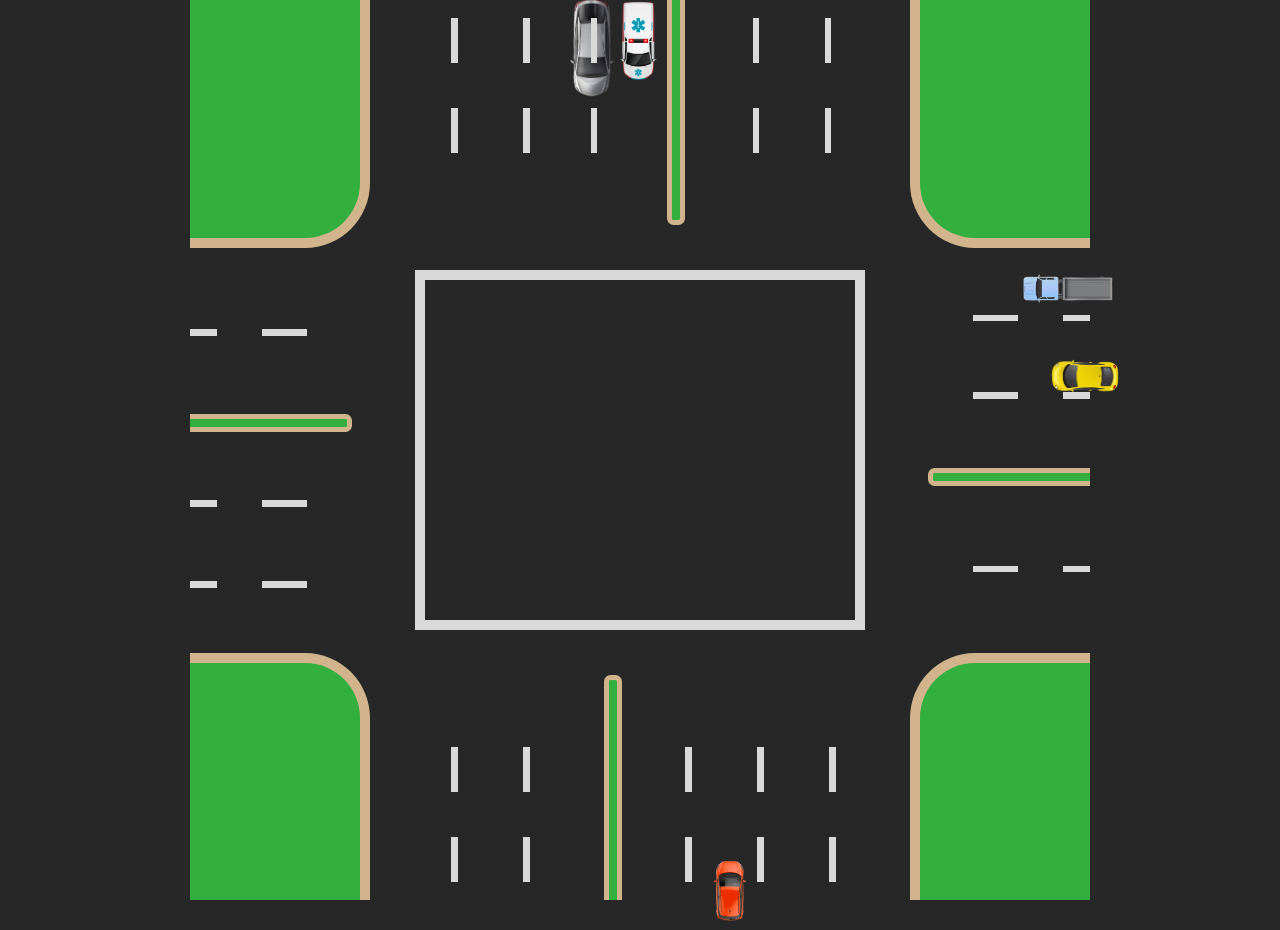
==== index.html @ 8f51c14a "first car animation almost done" ====
<!DOCTYPE html>
<html lang="en">
<head>
    <meta charset="UTF-8">
    <meta name="viewport" content="width=device-width, initial-scale=1.0">
    <title>Traffic Simulator</title>

    <link rel="stylesheet" type="text/css" href="index.css">

</head>
<body>
    <div id="environment-wrapper">
    <button id="start">Start</button>

    
    <div class="land1"></div>
    <div class="land2"></div>
    <div class="land3"></div>
    <div class="land4"></div>

    

    
    <div class="intersection"></div>

    <div class="divider1"></div>
    <div class="divider2"></div>
    <div class="divider3"></div>
    <div class="divider4"></div>

 

    <div class="brokenlines-between-land1-and-land3">
      <div class="left-road-line1"></div>
      <div class="left-road-line2"></div>
      <div class="left-road-line3"></div>
      <div class="left-road-line4"></div>
      <div class="left-road-line5"></div>
      <div class="left-road-line6"></div>

    </div>
    
      <div id="car">
          <img src="/images/yellow car.png" alt="">
      </div>
      <div id="car3">
        <img src="/images/images-removebg-preview (2).png" alt="">
    </div>
    <div id="car2">
      <img src="/images/orange car.png" alt="">
  </div>
  <div id="car4">
    <img src="/images/Ambulance.png" alt="">
</div>
<div id="car5">
  <img src="/images/Trailer.png" alt="">
</div>

      
    <div class="brokenlines-between-land2-and-land4">
      <div class="right-road-line1"></div>
      <div class="right-road-line2"></div>
      <div class="right-road-line3"></div>
      <div class="right-road-line4"></div>
      <div class="right-road-line5"></div>
      <div class="right-road-line6"></div>
      
    </div>


    <div class="brokenlines-between-land1-and-land2">
      <div class="top-road-line1"></div>
      <div class="top-road-line2"></div>
      <div class="top-road-line3"></div>
      <div class="top-road-line4"></div>
      <div class="top-road-line5"></div>
      <div class="top-road-line6"></div>
      <div class="top-road-line7"></div>
      <div class="top-road-line8"></div>
      <div class="top-road-line9"></div>
      <div class="top-road-line10"></div>
    </div>


    <div class="brokenlines-between-land3-and-land4">
      <div class="bottom-road-line1"></div>
      <div class="bottom-road-line2"></div>
      <div class="bottom-road-line3"></div>
      <div class="bottom-road-line4"></div>
      <div class="bottom-road-line5"></div>
      <div class="bottom-road-line6"></div>
      <div class="bottom-road-line7"></div>
      <div class="bottom-road-line8"></div>
      <div class="bottom-road-line9"></div>
      <div class="bottom-road-line10"></div>
    </div>
  </div>
      
    
</body>
</html>
---- index.css ----
* {
  margin: 0;
  padding: 0;
  box-sizing: border-box;
}

#car {
  margin-top: 18%;
  margin-left:95%;
  position:relative;
  top: 175px;
  animation: carMove 15s linear infinite;
}
#car img{
  width:80px;
}

@keyframes carMove {
  0% { right: 0; }
  100% { right: 55vw; }
  250% { right: 10; }
}

#car3{
  margin-top:2%;
  margin-left: 40%;
  position: fixed;
  top: -30px;
  left: 50px;
  animation: carmovetop 10s linear infinite;
}

#car3 img{
  width:60px;
}

@keyframes carmovetop{
  0%{top:0;}
  100%{top:100vw}
  400%{top:10;}
}

#car2{
  margin-left:50%;
  margin-top: 75.7%;
  width: 70px;
  height: 50px;
  position: absolute;
  top: 175px;
  left: 50px;
  animation: carmoveUp 15s linear infinite;
}

#car2 img{
  width:80px;
}
@keyframes carmoveUp{
  0%{top:0;}
  100%{top:-100vw}
  700%{top:-10;}
}

#car4{
  margin-left: 40%;
  margin-top:2%;
  position:absolute;
  top: -30px;
  left: 50px;
  animation: moveStraight 10s ease-in infinite;
}
#car4 img{
  width:80px;
}



@keyframes moveStraight {
 
  0% {
    top:1px
  }
  2% {
    top:2%;
  }
  4% {
    top:4%;
  }
  6% {
    top:6%;
  }
  8% {
    top:8%;
  }
  10% {
    top:10%;
  }
  12% {
    top:12%;
  }
  14% {
    top:14%;
   }
  16%{
  top: 16%;
  
  
  }
  18%{
  top:18%;
  
 
  }
  20%{
  top: 20%;

  }
  22%{
  top: 22%;

  }
  24%{
  top:24%;

  }
  26%{
  top:26%;
  left:5%;
  transform: rotate(-5deg);
  }
  28%{
  top:28%;
  left:6%;
  transform: rotate(-10deg);
  }
  30%{
  top:30%;
  left:7%;
  transform: rotate(-15deg);
  }
  32%{
  top:32%;
  left:8%;
  transform: rotate(-20deg);
  }
  34%{
  top:34%;
  left:9%;
  transform: rotate(-25deg);
  }
  36%{
  top:36%;
  left:10%;
  transform: rotate(-30deg);
  }
  38%{
  top:38%;
  left:11%;
  transform: rotate(-35deg);
  }
  40%{
  top:40%;
  left:12%;
  transform: rotate(-40deg);
  }
  42%{
  top:42%;
  left:14%;
  transform: rotate(-45deg);
  }
  44%{
  top:44%;
  left:16%;
  transform: rotate(-50deg);
  }
  46%{
  top:46%;
  left:18%;
  transform: rotate(-55deg);
  }
  48%{
  top:48%;
  left:20%;
  transform: rotate(-60deg);
  }
  50%{
  top:50%;
  left:22%;
  transform: rotate(-65deg);
  }
  60%{
  top:50%;
  left:24%;
  transform: rotate(-70deg);
  }
  70%{
  top:50%;
  left:26%;
  transform: rotate(-75deg);
  }
  80%{
  top:50%;
  left:28%;
  transform: rotate(-80deg);
  }
  90%{
  top:50%;
  left:30%;
  transform: rotate(-90deg);
  }
 
  100%{
  top:50%;
  left:70%;
  transform: rotate(-90deg);
  }
  

}

#car5{
  margin-left: 92%;
  margin-top:5%;
  position:absolute;
  animation: moveright 10s ease-in infinite;
}
#car5 img{
  width:100px;
}

@keyframes moveright{
  0% {
     right: 0; }
  2% {
     right: 2%; }
  4% { 
    right: 4%;}
  6% {
     right: 6%;}
  8% { 
    right: 8%;}
  10% {
     right:10%;}
  12% {
     right:12%;}
  14% {
    right:14%;}

  16%{
    right:16%;
    transform:rotate(5deg);
    
    top:-160vw
  } 
  18%{
    right:18%;
    transform:rotate(10deg);
    top:-18vw
  } 
  20%{
    right:20%;
    transform:rotate(15deg) ;
    top:-20vw
  }
  
 

  
  

                 

  
}













/* Background of the entire design */
body {
  background-color: #272727;
}


/* Rules for the wrapper enclosing the environment */
#environment-wrapper {
  height: 100vh;
  width: 100vh;
  margin: auto;
  position: relative;
}


/* design of the 4 land corners of the road */
.land1 {
  /* Top left corner */
  /* position: fixed; */
  position: absolute;
  top: 0px;
  left: 0px;
  /* width: 30%; */
  width: 20%;
  height: 27.5%;
  background-color: #32AF3E;
  border-bottom: 10px solid #D2B48C;
  border-right: 10px solid #D2B48C;
  border-bottom-right-radius: 65px;

}

.land2 {
  /* Top right corner */
  /* position: fixed; */
  position: absolute;
  top: 0px;
  right: 0px;
  /* width: 30%; */
  width: 20%;
  height: 27.5%;
  background-color: #32AF3E;
  border-bottom: 10px solid #D2B48C;
  border-left: 10px solid #D2B48C;
  border-bottom-left-radius: 65px;
}

.land3 {
  /* bottom left corner */
  /* position: fixed; */
  position: absolute;
  bottom: 0px;
  left: 0px;
  /* width: 30%; */
  width: 20%;
  height: 27.5%;
  background-color: #32AF3E;
  border-top: 10px solid #D2B48C;
  border-right: 10px solid #D2B48C;
  border-top-right-radius: 65px;
}

.land4 {
  /* bottom right corner */
  /* position: fixed; */
  position: absolute;
  bottom: 0px;
  right: 0px;
  /* width: 30%; */
  width: 20%;
  height: 27.5%;
  background-color: #32AF3E;
  border-top: 10px solid #D2B48C;
  border-left: 10px solid #D2B48C;
  border-top-left-radius: 65px;
}


/* design of the intersection box*/
.intersection {
  position: absolute;
  /* margin-left: 36%; */
  /* margin-top: 15.2%; */
  /* width: 25%; */
  top: 30%;
  left: 25%;
  width: 50%;
  height: 40%;
  background-color: #272727;
  border: 10px solid #D9D9D9;
}


/* Top Road Divider */
.divider1 {
  position: absolute;
  top: 0px;
  left: 53%;
  width: 2%;
  height: 25%;
  background-color: #32AF3E;
  border-left: 5px solid #D2B48C;
  border-right: 5px solid #D2B48C;
  border-bottom: 5px solid #D2B48C;
  border-bottom-left-radius: 6.5px;
  border-bottom-right-radius: 6.5px;

}


/* Bottom Road Divider */
.divider2 {
  position: absolute;
  bottom: 0px;
  /* right: 53%; */
  left: 46%;
  width: 2%;
  height: 25%;
  background-color: #32AF3E;
  border-left: 5px solid #D2B48C;
  border-right: 5px solid #D2B48C;
  border-top: 5px solid #D2B48C;
  border-top-left-radius: 6.5px;
  border-top-right-radius: 6.5px;

}


/* Left Road Divider */
.divider3 {
  position: absolute;
  bottom: 52%;
  left: 0px;
  width: 18%;
  height: 2%;
  background-color: #32AF3E;
  border-bottom: 5px solid #D2B48C;
  border-right: 5px solid #D2B48C;
  border-top: 5px solid #D2B48C;
  border-top-right-radius: 6.5px;
  border-bottom-right-radius: 6.5px;

}


/* Right Road Divider */
.divider4 {
  position: absolute;
  top: 52%;
  right: 0px;
  width: 18%;
  height: 2%;
  background-color: #32AF3E;
  border-bottom: 5px solid #D2B48C;
  border-left: 5px solid #D2B48C;
  border-top: 5px solid #D2B48C;
  border-top-left-radius: 6.5px;
  border-bottom-left-radius: 6.5px;

}


/* Broken lines for the first section of the left side road */
.left-road-line1 {
  position: absolute;
  bottom: 62.7%;
  left: 0px;
  width: 3%;
  height: 0.75%;
  background-color: #D9D9D9;
}

.left-road-line2 {
  position: absolute;
  bottom: 62.7%;
  left: 8%;
  width: 5%;
  height: 0.75%;
  background-color: #D9D9D9;
}


/* Broken lines for the second section of the left side road */
.left-road-line3 {
  position: absolute;
  bottom: 43.7%;
  left: 8%;
  width: 5%;
  height: 0.75%;
  background-color: #D9D9D9;
}

.left-road-line4 {
  position: absolute;
  bottom: 43.7%;
  left: 0px;
  width: 3%;
  height: 0.75%;
  background-color: #D9D9D9;
}


.left-road-line5 {
  position: absolute;
  bottom: 34.7%;
  left: 8%;
  width: 5%;
  height: 0.75%;
  background-color: #D9D9D9;
}

.left-road-line6 {
  position: absolute;
  bottom: 34.7%;
  left: 0px;
  width: 3%;
  height: 0.75%;
  background-color: #D9D9D9;
}


/* Broken lines for the first section of the right side road */
.right-road-line1 {
  position: absolute;
  bottom: 64.3%;
  right: 0px;
  width: 3%;
  height: 0.75%;
  background-color: #D9D9D9;
}

.right-road-line2 {
  position: absolute;
  bottom: 64.3%;
  right: 8%;
  width: 5%;
  height: 0.75%;
  background-color: #D9D9D9;
}

.right-road-line3 {
  position: absolute;
  bottom: 55.7%;
  right: 8%;
  width: 5%;
  height: 0.75%;
  background-color: #D9D9D9;
}

.right-road-line4 {
  position: absolute;
  bottom: 55.7%;
  right: 0px;
  width: 3%;
  height: 0.75%;
  background-color: #D9D9D9;
}


/* Broken lines for the second section of the right side road */
.right-road-line5 {
  position: absolute;
  bottom: 36.4%;
  right: 8%;
  width: 5%;
  height: 0.75%;
  background-color: #D9D9D9;
}

.right-road-line6 {
  position: absolute;
  bottom: 36.4%;
  right: 0px;
  width: 3%;
  height: 0.75%;
  background-color: #D9D9D9;
}


/* Broken lines for the first section of the top side road */

.top-road-line1 {
  position: absolute;
  top: 2%;
  /* left: 35.7%; */
  left: 29%;
  width: 0.75%;
  height: 5%;
  background-color: #D9D9D9;
}

.top-road-line2 {
  position: absolute;
  top: 2%;
  /* left: 41.5%; */
  left: 37%;
  width: 0.75%;
  height: 5%;
  background-color: #D9D9D9;
}

.top-road-line3 {
  position: absolute;
  top: 2%;
  /* left: 47.15%; */
  left: 44.5%;
  width: 0.75%;
  height: 5%;
  background-color: #D9D9D9;
}

.top-road-line4 {
  position: absolute;
  top: 12%;
  /* left: 35.7%; */
  left: 29%;
  width: 0.75%;
  height: 5%;
  background-color: #D9D9D9;
}

.top-road-line5 {
  position: absolute;
  top: 12%;
  /* left: 41.5%; */
  left: 37%;
  width: 0.75%;
  height: 5%;
  background-color: #D9D9D9;
}

.top-road-line6 {
  position: absolute;
  top: 12%;
  /* left: 47.15%; */
  left: 44.5%;
  width: 0.75%;
  height: 5%;
  background-color: #D9D9D9;
}


/* Broken lines for the second section of the top side road */
.top-road-line7 {
  position: absolute;
  top: 2%;
  /* left: 61.5%; */
  left: 62.5%;
  width: 0.75%;
  height: 5%;
  background-color: #D9D9D9;
}

.top-road-line8 {
  position: absolute;
  top: 12%;
  /* left: 61.5%; */
  left: 62.5%;
  width: 0.75%;
  height: 5%;
  background-color: #D9D9D9;
}

.top-road-line9 {
  position: absolute;
  top: 2%;
  /* left: 61.5%; */
  left: 70.5%;
  width: 0.75%;
  height: 5%;
  background-color: #D9D9D9;
}

.top-road-line10 {
  position: absolute;
  top: 12%;
  /* left: 61.5%; */
  left: 70.5%;
  width: 0.75%;
  height: 5%;
  background-color: #D9D9D9;
}


/* Broken lines for the first section of the bottom side road */

.bottom-road-line1 {
  position: absolute;
  bottom: 2%;
  /* right: 61.8%; */
  left: 29%;
  width: 0.75%;
  height: 5%;
  background-color: #D9D9D9;
}

.bottom-road-line2 {
  position: absolute;
  bottom: 12%;
  /* right: 61.8%; */
  left: 29%;
  width: 0.75%;
  height: 5%;
  background-color: #D9D9D9;
}

.bottom-road-line3 {
  position: absolute;
  bottom: 2%;
  /* right: 61.8%; */
  left: 37%;
  width: 0.75%;
  height: 5%;
  background-color: #D9D9D9;
}

.bottom-road-line4 {
  position: absolute;
  bottom: 12%;
  /* right: 61.8%; */
  left: 37%;
  width: 0.75%;
  height: 5%;
  background-color: #D9D9D9;
}


/* Broken lines for the second section of the top side road */

.bottom-road-line5 {
  position: absolute;
  bottom: 2%;
  /* right: 35.7%; */
  left: 55%;
  width: 0.75%;
  height: 5%;
  background-color: #D9D9D9;
}

.bottom-road-line6 {
  position: absolute;
  bottom: 2%;
  /* right: 41.5%; */
  left: 63%;
  width: 0.75%;
  height: 5%;
  background-color: #D9D9D9;
}

.bottom-road-line7 {
  position: absolute;
  bottom: 2%;
  /* right: 47.15%; */
  left: 71%;
  width: 0.75%;
  height: 5%;
  background-color: #D9D9D9;
}

.bottom-road-line8 {
  position: absolute;
  bottom: 12%;
  /* right: 35.7%; */
  left: 55%;
  width: 0.75%;
  height: 5%;
  background-color: #D9D9D9;
}

.bottom-road-line9 {
  position: absolute;
  bottom: 12%;
  /* right: 41.5%; */
  left: 63%;
  width: 0.75%;
  height: 5%;
  background-color: #D9D9D9;
}

.bottom-road-line10 {
  position: absolute;
  bottom: 12%;
  /* right: 47.15%; */
  left: 71%;
  width: 0.75%;
  height: 5%;
  background-color: #D9D9D9;
}
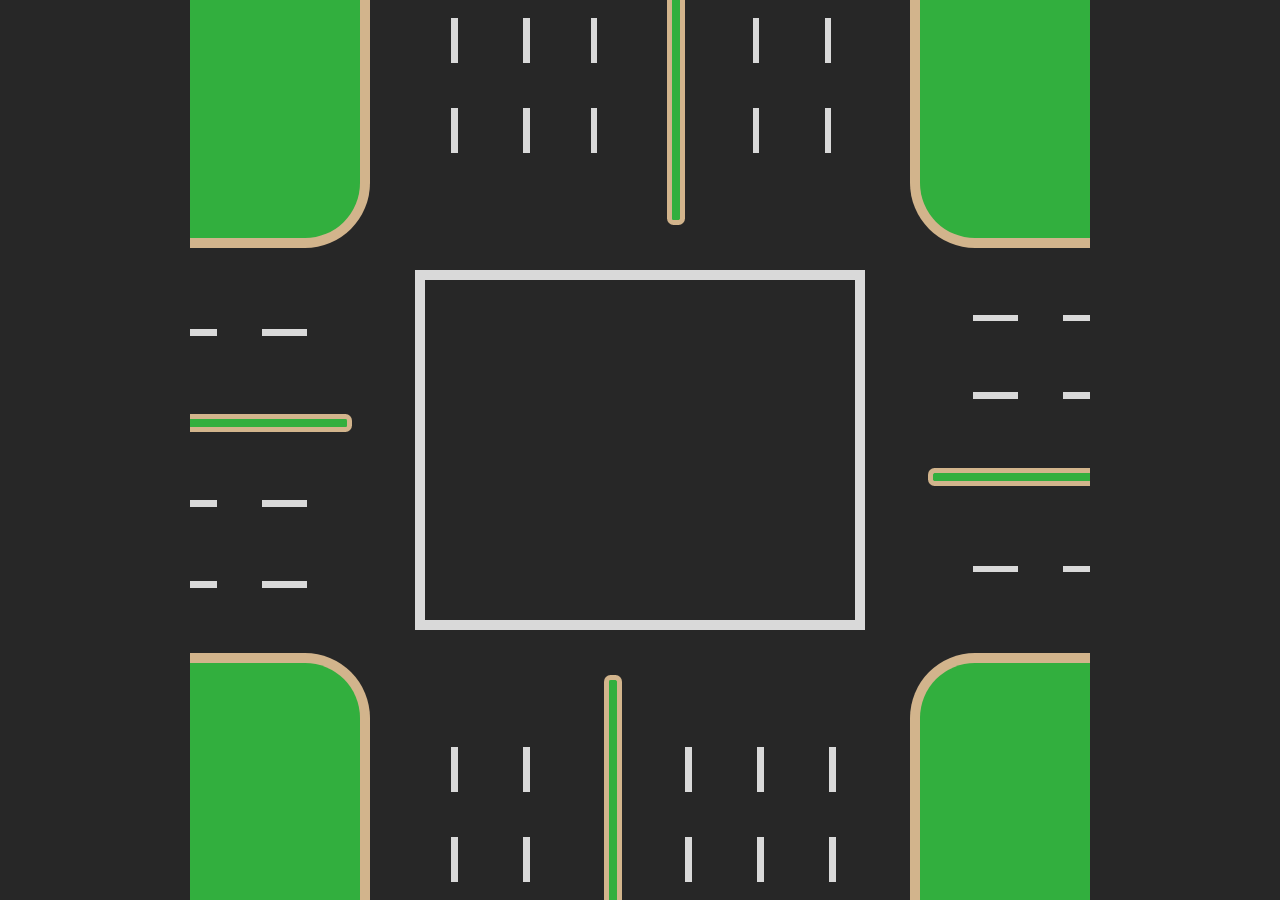
==== commit 97394e23: "i am trying to get the index.html on my branch" ====
--- a/index.html
+++ b/index.html
@@ -19,8 +19,6 @@
     <div class="land4"></div>
 
     
-
-    
     <div class="intersection"></div>
 
     <div class="divider1"></div>
@@ -28,7 +26,6 @@
     <div class="divider3"></div>
     <div class="divider4"></div>
 
- 
 
     <div class="brokenlines-between-land1-and-land3">
       <div class="left-road-line1"></div>
@@ -39,24 +36,8 @@
       <div class="left-road-line6"></div>
 
     </div>
-    
-      <div id="car">
-          <img src="/images/yellow car.png" alt="">
-      </div>
-      <div id="car3">
-        <img src="/images/images-removebg-preview (2).png" alt="">
-    </div>
-    <div id="car2">
-      <img src="/images/orange car.png" alt="">
-  </div>
-  <div id="car4">
-    <img src="/images/Ambulance.png" alt="">
-</div>
-<div id="car5">
-  <img src="/images/Trailer.png" alt="">
-</div>
 
-      
+
     <div class="brokenlines-between-land2-and-land4">
       <div class="right-road-line1"></div>
       <div class="right-road-line2"></div>
--- a/index.css
+++ b/index.css
@@ -182,26 +182,9 @@
   left:20%;
   transform: rotate(-60deg);
   }
-  50%{
-  top:50%;
-  left:22%;
-  transform: rotate(-65deg);
-  }
-  60%{
-  top:50%;
-  left:24%;
-  transform: rotate(-70deg);
-  }
-  70%{
-  top:50%;
-  left:26%;
-  transform: rotate(-75deg);
-  }
-  80%{
-  top:50%;
-  left:28%;
-  transform: rotate(-80deg);
-  }
+  
+  
+ 
   90%{
   top:50%;
   left:30%;
@@ -210,7 +193,7 @@
  
   100%{
   top:50%;
-  left:70%;
+  left:60%;
   transform: rotate(-90deg);
   }
   
@@ -227,47 +210,87 @@
   width:100px;
 }
 
+
 @keyframes moveright{
   0% {
      right: 0; }
-  2% {
-     right: 2%; }
+  1% {
+     right: 1%; }
+  2% { 
+    right: 2%;}
+  3% {
+     right: 3%;}
   4% { 
     right: 4%;}
+  5% {
+     right:5%;}
   6% {
-     right: 6%;}
-  8% { 
-    right: 8%;}
-  10% {
-     right:10%;}
-  12% {
-     right:12%;}
-  14% {
-    right:14%;}
-
+     right:6%;}
+  7% {
+   right:7%;
+  }
+  8%{
+    transform: rotate(5deg);
+    top:24.7%;
+    right:8%;
+  }
+  9%{
+    transform: rotate(10deg);
+    top:24.6%;
+    right:9%;
+  }
+  10%{
+    transform: rotate(15deg);
+    top:24.5%;
+    right:10%;
+  }
+  11%{
+    transform: rotate(20deg);
+    top:24.4%;
+    right:11%;
+  }
+
+  12%{
+    transform: rotate(25deg);
+    top:24.3%;
+    right:12%;
+  }
+  13%{
+    transform: rotate(30deg);
+    top:24.2%;
+    right:13%;
+  }
+  14%{
+    transform: rotate(40deg);
+    top:24.1%;
+    right:14%;
+  }
+  15%{
+    transform: rotate(50deg);
+    top:24.0%;
+    right:15%;
+  }
   16%{
+    transform: rotate(65deg);
+    top:23.9%;
     right:16%;
-    transform:rotate(5deg);
-    
-    top:-160vw
-  } 
+  }
+  17%{
+    transform: rotate(70deg);
+    top:23.5%;
+    right:17%;
+  }
   18%{
+    transform: rotate(85deg);
+    top:23.1%;
     right:18%;
-    transform:rotate(10deg);
-    top:-18vw
-  } 
-  20%{
-    right:20%;
-    transform:rotate(15deg) ;
-    top:-20vw
-  }
-  
+  }
+  100%{
+    transform: rotate(90deg);
+    top:-1vw;
+    right:19%;
+  }
  
-
-  
-  
-
-                 
 
   
 }
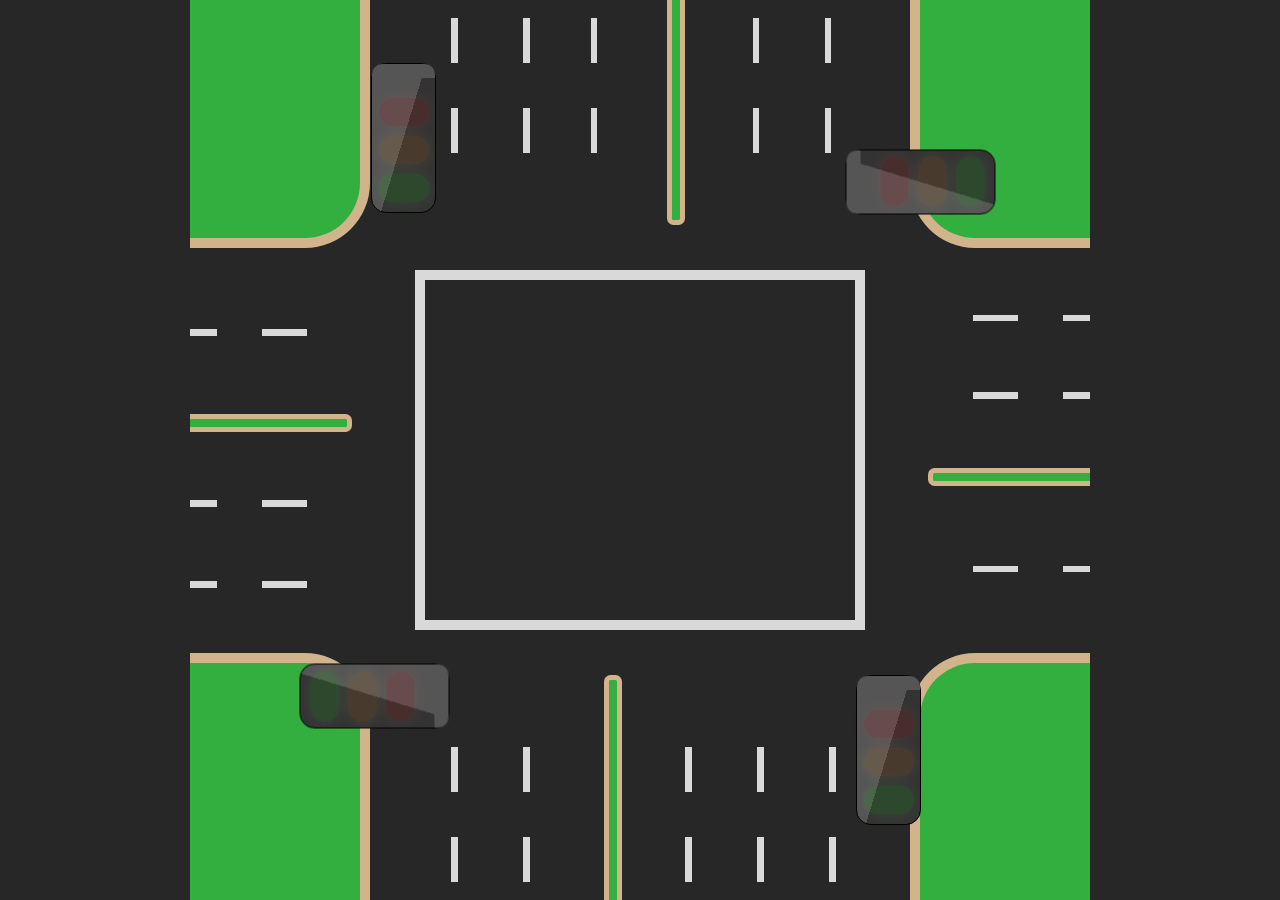
==== commit 52c94357: "i have positioned the traffic light on the road in my feature/trafficlight branch" ====
--- a/index.html
+++ b/index.html
@@ -6,6 +6,8 @@
     <title>Traffic Simulator</title>
 
     <link rel="stylesheet" type="text/css" href="index.css">
+    <link rel="stylesheet" href="trafficCss/traffic.css">
+    <script src="traficjavascript/modifiedTrafficController.js"></script>
 
 </head>
 <body>
@@ -31,6 +33,12 @@
       <div class="left-road-line1"></div>
       <div class="left-road-line2"></div>
       <div class="left-road-line3"></div>
+      <div class="traffic-light" id="traffic-4">
+        <div class="counter-bar"></div>
+        <div class="circle circle-red"></div>
+        <div class="circle circle-yellow"></div>
+        <div class="circle circle-green"></div>
+    </div>
       <div class="left-road-line4"></div>
       <div class="left-road-line5"></div>
       <div class="left-road-line6"></div>
@@ -41,6 +49,12 @@
     <div class="brokenlines-between-land2-and-land4">
       <div class="right-road-line1"></div>
       <div class="right-road-line2"></div>
+      <div class="traffic-light" id="traffic-3">
+        <div class="counter-bar"></div>
+        <div class="circle circle-red"></div>
+        <div class="circle circle-yellow"></div>
+        <div class="circle circle-green"></div>
+    </div>
       <div class="right-road-line3"></div>
       <div class="right-road-line4"></div>
       <div class="right-road-line5"></div>
@@ -50,6 +64,12 @@
 
 
     <div class="brokenlines-between-land1-and-land2">
+      <div class="traffic-light" id="traffic-1">
+        <div class="counter-bar"></div>
+        <div class="circle circle-red"></div>
+        <div class="circle circle-yellow"></div>
+        <div class="circle circle-green"></div>
+    </div>
       <div class="top-road-line1"></div>
       <div class="top-road-line2"></div>
       <div class="top-road-line3"></div>
@@ -64,6 +84,7 @@
 
 
     <div class="brokenlines-between-land3-and-land4">
+      
       <div class="bottom-road-line1"></div>
       <div class="bottom-road-line2"></div>
       <div class="bottom-road-line3"></div>
@@ -74,6 +95,12 @@
       <div class="bottom-road-line8"></div>
       <div class="bottom-road-line9"></div>
       <div class="bottom-road-line10"></div>
+      <div class="traffic-light" id="traffic-2">
+        <div class="counter-bar"></div>
+        <div class="circle circle-red"></div>
+        <div class="circle circle-yellow"></div>
+        <div class="circle circle-green"></div>
+    </div>
     </div>
   </div>
       
--- a/index.css
+++ b/index.css
@@ -3,308 +3,6 @@
   padding: 0;
   box-sizing: border-box;
 }
-
-#car {
-  margin-top: 18%;
-  margin-left:95%;
-  position:relative;
-  top: 175px;
-  animation: carMove 15s linear infinite;
-}
-#car img{
-  width:80px;
-}
-
-@keyframes carMove {
-  0% { right: 0; }
-  100% { right: 55vw; }
-  250% { right: 10; }
-}
-
-#car3{
-  margin-top:2%;
-  margin-left: 40%;
-  position: fixed;
-  top: -30px;
-  left: 50px;
-  animation: carmovetop 10s linear infinite;
-}
-
-#car3 img{
-  width:60px;
-}
-
-@keyframes carmovetop{
-  0%{top:0;}
-  100%{top:100vw}
-  400%{top:10;}
-}
-
-#car2{
-  margin-left:50%;
-  margin-top: 75.7%;
-  width: 70px;
-  height: 50px;
-  position: absolute;
-  top: 175px;
-  left: 50px;
-  animation: carmoveUp 15s linear infinite;
-}
-
-#car2 img{
-  width:80px;
-}
-@keyframes carmoveUp{
-  0%{top:0;}
-  100%{top:-100vw}
-  700%{top:-10;}
-}
-
-#car4{
-  margin-left: 40%;
-  margin-top:2%;
-  position:absolute;
-  top: -30px;
-  left: 50px;
-  animation: moveStraight 10s ease-in infinite;
-}
-#car4 img{
-  width:80px;
-}
-
-
-
-@keyframes moveStraight {
- 
-  0% {
-    top:1px
-  }
-  2% {
-    top:2%;
-  }
-  4% {
-    top:4%;
-  }
-  6% {
-    top:6%;
-  }
-  8% {
-    top:8%;
-  }
-  10% {
-    top:10%;
-  }
-  12% {
-    top:12%;
-  }
-  14% {
-    top:14%;
-   }
-  16%{
-  top: 16%;
-  
-  
-  }
-  18%{
-  top:18%;
-  
- 
-  }
-  20%{
-  top: 20%;
-
-  }
-  22%{
-  top: 22%;
-
-  }
-  24%{
-  top:24%;
-
-  }
-  26%{
-  top:26%;
-  left:5%;
-  transform: rotate(-5deg);
-  }
-  28%{
-  top:28%;
-  left:6%;
-  transform: rotate(-10deg);
-  }
-  30%{
-  top:30%;
-  left:7%;
-  transform: rotate(-15deg);
-  }
-  32%{
-  top:32%;
-  left:8%;
-  transform: rotate(-20deg);
-  }
-  34%{
-  top:34%;
-  left:9%;
-  transform: rotate(-25deg);
-  }
-  36%{
-  top:36%;
-  left:10%;
-  transform: rotate(-30deg);
-  }
-  38%{
-  top:38%;
-  left:11%;
-  transform: rotate(-35deg);
-  }
-  40%{
-  top:40%;
-  left:12%;
-  transform: rotate(-40deg);
-  }
-  42%{
-  top:42%;
-  left:14%;
-  transform: rotate(-45deg);
-  }
-  44%{
-  top:44%;
-  left:16%;
-  transform: rotate(-50deg);
-  }
-  46%{
-  top:46%;
-  left:18%;
-  transform: rotate(-55deg);
-  }
-  48%{
-  top:48%;
-  left:20%;
-  transform: rotate(-60deg);
-  }
-  
-  
- 
-  90%{
-  top:50%;
-  left:30%;
-  transform: rotate(-90deg);
-  }
- 
-  100%{
-  top:50%;
-  left:60%;
-  transform: rotate(-90deg);
-  }
-  
-
-}
-
-#car5{
-  margin-left: 92%;
-  margin-top:5%;
-  position:absolute;
-  animation: moveright 10s ease-in infinite;
-}
-#car5 img{
-  width:100px;
-}
-
-
-@keyframes moveright{
-  0% {
-     right: 0; }
-  1% {
-     right: 1%; }
-  2% { 
-    right: 2%;}
-  3% {
-     right: 3%;}
-  4% { 
-    right: 4%;}
-  5% {
-     right:5%;}
-  6% {
-     right:6%;}
-  7% {
-   right:7%;
-  }
-  8%{
-    transform: rotate(5deg);
-    top:24.7%;
-    right:8%;
-  }
-  9%{
-    transform: rotate(10deg);
-    top:24.6%;
-    right:9%;
-  }
-  10%{
-    transform: rotate(15deg);
-    top:24.5%;
-    right:10%;
-  }
-  11%{
-    transform: rotate(20deg);
-    top:24.4%;
-    right:11%;
-  }
-
-  12%{
-    transform: rotate(25deg);
-    top:24.3%;
-    right:12%;
-  }
-  13%{
-    transform: rotate(30deg);
-    top:24.2%;
-    right:13%;
-  }
-  14%{
-    transform: rotate(40deg);
-    top:24.1%;
-    right:14%;
-  }
-  15%{
-    transform: rotate(50deg);
-    top:24.0%;
-    right:15%;
-  }
-  16%{
-    transform: rotate(65deg);
-    top:23.9%;
-    right:16%;
-  }
-  17%{
-    transform: rotate(70deg);
-    top:23.5%;
-    right:17%;
-  }
-  18%{
-    transform: rotate(85deg);
-    top:23.1%;
-    right:18%;
-  }
-  100%{
-    transform: rotate(90deg);
-    top:-1vw;
-    right:19%;
-  }
- 
-
-  
-}
-
-
-
-
-
-
-
-
-
-
-
 
 
 /* Background of the entire design */
--- a/trafficCss/traffic.css
+++ b/trafficCss/traffic.css
@@ -0,0 +1,149 @@
+/* this is the style of whole page 
+  i made the whole document a box shape
+*/
+* {
+  padding: 0;
+  margin: 0;
+  box-sizing: border-box;
+}
+
+/* this div class .parent-traffic-light is the background of the whole screen  */
+.parent-traffic-light {
+  display: flex;
+  flex-direction: column;
+  align-items: center;
+  justify-content: center;
+  width: 100vw;
+  height: 100vh;
+  background-color: #325d62;
+}
+
+/* Traffic light container */
+.traffic-light {
+  width: 65px;
+  height: 150px;
+  display: flex;
+  flex-direction: column;
+  justify-content: space-around;
+  align-items: center;
+  border-radius: 15px;
+  border: 1px solid #000000;
+  background: linear-gradient(107deg, #555555 50%, #333333 50%);
+  z-index: 3;
+  position: fixed;
+}
+/* giving each traffic light its position on the road*/
+#traffic-1{
+  top: 7%;
+  left: 29%;
+  transform: rotate(360deg);
+  z-index: 3;
+}
+#traffic-2{
+  left: 66.9%;
+  top: 75%;
+  transform: rotate(360deg);
+  z-index: 3;
+}
+#traffic-3{
+  top: 11.9%;
+  left: 69.4%;
+  transform: rotate(270deg);
+  z-index: 2;
+}
+#traffic-4{
+  left: 26.7%;
+  top: 69%;
+  transform: rotate(90deg);
+  z-index: 2;
+}
+
+/* Individual circles representing traffic light colors */
+ .traffic-light .circle {
+  width: 50px;
+  height: 50px;
+  border-radius: 25px;
+  background-color: #000000;
+  box-shadow: 0 0 3px 0 #FFFFFF;
+  position: relative;
+  opacity: 0.1;
+  margin-top: 10px;
+  
+}
+
+/* Overlay on the circles */
+.traffic-light .circle::before {
+  content: "";
+  background-color: #FFFFFF;
+  opacity: 0.2;
+  position: absolute;
+  border-radius: 50%;
+  left: 50%;
+  top: 20%;
+  transform: translateX(-50%);
+}
+
+/* Styling for the green circle */
+.traffic-light .circle-green {
+  background-color: #00FF00;
+  box-shadow: 0 0 15px 0 #6EFF6E;
+  margin-bottom: 10px;
+}
+
+/* Styling for the yellow circle */
+.traffic-light .circle-yellow {
+  background-color: #FF8800;
+  box-shadow: 0 0 15px 0 #FFDB6E;
+}
+
+/* Styling for the red circle */
+.traffic-light .circle-red {
+  background-color: #FF0000;
+  box-shadow: 0 0 15px 0 #FF6E6E;
+}
+
+/* Parent container for the button */
+.parent-traffic-light .parent-btn {
+  padding: 10px;
+}
+
+/* Styling for the button */
+.parent-traffic-light .parent-btn .btn-run {
+  padding: 5px 10px;
+  border-radius: 5px;
+  border: 1px solid #000000;
+  background-color: #A0A0A0;
+  cursor: pointer;
+  transition: background-color 300ms linear;
+}
+
+/* Hover state for the button */
+.parent-traffic-light .parent-btn .btn-run:hover {
+  background-color: #5C5C5C;
+  outline: none;
+}
+
+/* Active and focus states for the button */
+.parent-traffic-light .parent-btn .btn-run:active,
+.parent-traffic-light .parent-btn .btn-run:focus {
+  outline: none;
+}
+.counter-bar {
+  width: 100%;
+  height: 25px;
+  margin-bottom: 10px;
+  border-radius:10px 10px 0px 0px;
+  background: linear-gradient(#555555);
+  display: flex;
+  align-items: center;
+  justify-content: center;
+  position: relative;
+}
+.duration {
+  position: absolute;
+  top: 0;
+  left: 50%;
+  transform: translateX(-50%);
+}
+
+
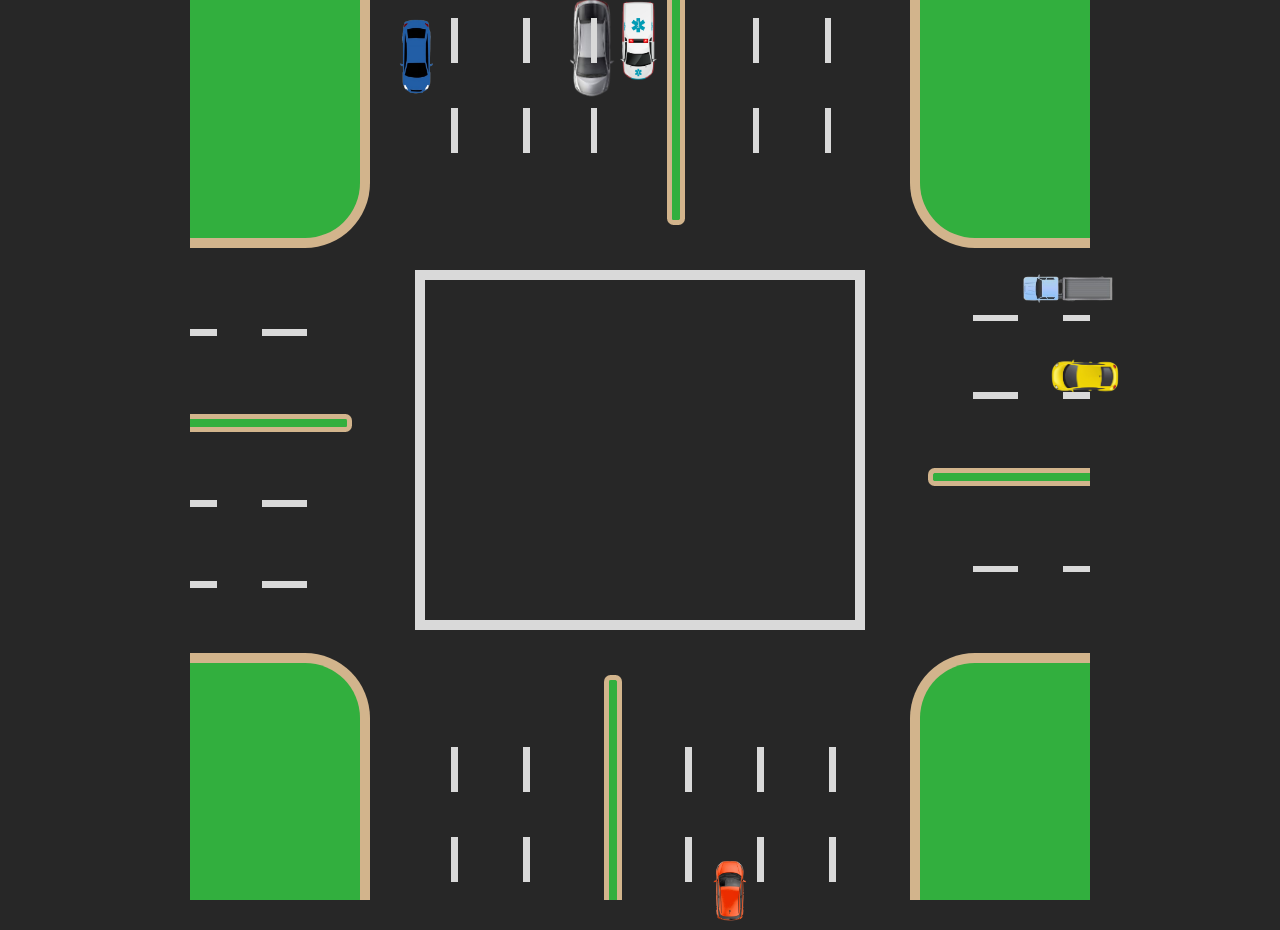
==== commit 91619ee4: "recent dev with the car animation" ====
--- a/index.html
+++ b/index.html
@@ -6,8 +6,6 @@
     <title>Traffic Simulator</title>
 
     <link rel="stylesheet" type="text/css" href="index.css">
-    <link rel="stylesheet" href="trafficCss/traffic.css">
-    <script src="traficjavascript/modifiedTrafficController.js"></script>
 
 </head>
 <body>
@@ -21,6 +19,8 @@
     <div class="land4"></div>
 
     
+
+    
     <div class="intersection"></div>
 
     <div class="divider1"></div>
@@ -28,33 +28,41 @@
     <div class="divider3"></div>
     <div class="divider4"></div>
 
+ 
 
     <div class="brokenlines-between-land1-and-land3">
       <div class="left-road-line1"></div>
       <div class="left-road-line2"></div>
       <div class="left-road-line3"></div>
-      <div class="traffic-light" id="traffic-4">
-        <div class="counter-bar"></div>
-        <div class="circle circle-red"></div>
-        <div class="circle circle-yellow"></div>
-        <div class="circle circle-green"></div>
-    </div>
       <div class="left-road-line4"></div>
       <div class="left-road-line5"></div>
       <div class="left-road-line6"></div>
 
     </div>
+    
+      <div id="car">
+          <img src="/images/yellow car.png" alt="">
+      </div>
+      <div id="car3">
+        <img src="/images/images-removebg-preview (2).png" alt="">
+    </div>
+    <div id="car2">
+      <img src="/images/orange car.png" alt="">
+  </div>
+  <div id="car4">
+    <img src="/images/Ambulance.png" alt="">
+</div>
+<div id="car5">
+  <img src="/images/Trailer.png" alt="">
+</div>
+<div id="car6">
+  <img src="/images/blue.png" alt="">
+</div>
 
-
+      
     <div class="brokenlines-between-land2-and-land4">
       <div class="right-road-line1"></div>
       <div class="right-road-line2"></div>
-      <div class="traffic-light" id="traffic-3">
-        <div class="counter-bar"></div>
-        <div class="circle circle-red"></div>
-        <div class="circle circle-yellow"></div>
-        <div class="circle circle-green"></div>
-    </div>
       <div class="right-road-line3"></div>
       <div class="right-road-line4"></div>
       <div class="right-road-line5"></div>
@@ -64,12 +72,6 @@
 
 
     <div class="brokenlines-between-land1-and-land2">
-      <div class="traffic-light" id="traffic-1">
-        <div class="counter-bar"></div>
-        <div class="circle circle-red"></div>
-        <div class="circle circle-yellow"></div>
-        <div class="circle circle-green"></div>
-    </div>
       <div class="top-road-line1"></div>
       <div class="top-road-line2"></div>
       <div class="top-road-line3"></div>
@@ -84,7 +86,6 @@
 
 
     <div class="brokenlines-between-land3-and-land4">
-      
       <div class="bottom-road-line1"></div>
       <div class="bottom-road-line2"></div>
       <div class="bottom-road-line3"></div>
@@ -95,12 +96,6 @@
       <div class="bottom-road-line8"></div>
       <div class="bottom-road-line9"></div>
       <div class="bottom-road-line10"></div>
-      <div class="traffic-light" id="traffic-2">
-        <div class="counter-bar"></div>
-        <div class="circle circle-red"></div>
-        <div class="circle circle-yellow"></div>
-        <div class="circle circle-green"></div>
-    </div>
     </div>
   </div>
       
--- a/index.css
+++ b/index.css
@@ -3,6 +3,383 @@
   padding: 0;
   box-sizing: border-box;
 }
+
+#car {
+  margin-top: 18%;
+  margin-left:95%;
+  position:relative;
+  top: 175px;
+  animation: carMove 15s linear infinite;
+}
+#car img{
+  width:80px;
+}
+
+@keyframes carMove {
+  0% { right: 0; }
+  100% { right: 55vw; }
+  250% { right: 10; }
+}
+
+#car3{
+  margin-top:2%;
+  margin-left: 40%;
+  position: fixed;
+  top: -30px;
+  left: 50px;
+  animation: carmovetop 10s linear infinite;
+}
+
+#car3 img{
+  width:60px;
+}
+
+@keyframes carmovetop{
+  0%{top:0;}
+  100%{top:100vw}
+  400%{top:10;}
+}
+
+#car2{
+  margin-left:50%;
+  margin-top: 75.7%;
+  width: 70px;
+  height: 50px;
+  position: absolute;
+  top: 175px;
+  left: 50px;
+  animation: carmoveUp 15s linear infinite;
+}
+
+#car2 img{
+  width:80px;
+}
+@keyframes carmoveUp{
+  0%{top:0;}
+  100%{top:-100vw}
+  700%{top:-10;}
+}
+
+#car4{
+  margin-left: 40%;
+  margin-top:2%;
+  position:absolute;
+  top: -30px;
+  left: 50px;
+  animation: moveStraight 10s ease-in infinite;
+}
+#car4 img{
+  width:80px;
+}
+
+
+
+@keyframes moveStraight {
+ 
+  0% {
+    top:1px
+  }
+  2% {
+    top:2%;
+  }
+  4% {
+    top:4%;
+  }
+  6% {
+    top:6%;
+  }
+  8% {
+    top:8%;
+  }
+  10% {
+    top:10%;
+  }
+  12% {
+    top:12%;
+  }
+  14% {
+    top:14%;
+   }
+  16%{
+  top: 16%;
+  
+  
+  }
+  18%{
+  top:18%;
+  
+ 
+  }
+  20%{
+  top: 20%;
+
+  }
+  22%{
+  top: 22%;
+
+  }
+  24%{
+  top:24%;
+
+  }
+  26%{
+  top:26%;
+  left:5%;
+  transform: rotate(-5deg);
+  }
+  28%{
+  top:28%;
+  left:6%;
+  transform: rotate(-10deg);
+  }
+  30%{
+  top:30%;
+  left:7%;
+  transform: rotate(-15deg);
+  }
+  32%{
+  top:32%;
+  left:8%;
+  transform: rotate(-20deg);
+  }
+  34%{
+  top:34%;
+  left:9%;
+  transform: rotate(-25deg);
+  }
+  36%{
+  top:36%;
+  left:10%;
+  transform: rotate(-30deg);
+  }
+  38%{
+  top:38%;
+  left:11%;
+  transform: rotate(-35deg);
+  }
+  40%{
+  top:40%;
+  left:12%;
+  transform: rotate(-40deg);
+  }
+  42%{
+  top:42%;
+  left:14%;
+  transform: rotate(-45deg);
+  }
+  44%{
+  top:44%;
+  left:16%;
+  transform: rotate(-50deg);
+  }
+  46%{
+  top:46%;
+  left:18%;
+  transform: rotate(-55deg);
+  }
+  48%{
+  top:48%;
+  left:20%;
+  transform: rotate(-60deg);
+  }
+  
+  
+ 
+  90%{
+  top:50%;
+  left:30%;
+  transform: rotate(-90deg);
+  }
+ 
+  100%{
+  top:50%;
+  left:60%;
+  transform: rotate(-90deg);
+  }
+  
+
+}
+
+#car5{
+  margin-left: 92%;
+  margin-top:5%;
+  position:absolute;
+  animation: moveright 10s ease-in infinite;
+}
+#car5 img{
+  width:100px;
+}
+
+
+@keyframes moveright{
+  0% {
+     right: 0; }
+  1% {
+     right: 1%; }
+  2% { 
+    right: 2%;}
+  3% {
+     right: 3%;}
+  4% { 
+    right: 4%;}
+  5% {
+     right:5%;}
+  6% {
+     right:6%;}
+  7% {
+   right:7%;
+  }
+  8%{
+    transform: rotate(5deg);
+    top:24.7%;
+    right:8%;
+  }
+  9%{
+    transform: rotate(10deg);
+    top:24.6%;
+    right:9%;
+  }
+  10%{
+    transform: rotate(15deg);
+    top:24.5%;
+    right:10%;
+  }
+  11%{
+    transform: rotate(20deg);
+    top:24.4%;
+    right:11%;
+  }
+
+  12%{
+    transform: rotate(25deg);
+    top:24.3%;
+    right:12%;
+  }
+  13%{
+    transform: rotate(30deg);
+    top:24.2%;
+    right:13%;
+  }
+  14%{
+    transform: rotate(40deg);
+    top:24.1%;
+    right:14%;
+  }
+  15%{
+    transform: rotate(50deg);
+    top:24.0%;
+    right:15%;
+  }
+  16%{
+    transform: rotate(60deg);
+    top:23.9%;
+    right:16%;
+  }
+  17%{
+    transform: rotate(66deg);
+    top:23.5%;
+    right:17%;
+  }
+  18%{
+    transform: rotate(80deg);
+    top:23.1%;
+    right:18%;
+  }
+  100%{
+    transform: rotate(90deg);
+    top:-1vw;
+    right:19%;
+  }
+ 
+}
+
+#car6{
+  margin-top:-23%;
+  margin-left:23%;
+  position:absolute;
+  animation: moveleft 10s ease-in infinite;
+}
+#car6 img{
+  width:40px;
+}
+
+@keyframes moveleft {
+ 
+
+  0% {
+    top: 0; }
+ 10% {
+    top: 10%; }
+ 12% { 
+    top: 12%;}
+ 14% {
+  top: 14%;}
+ 16% { 
+  top: 16%;}
+ 18% {
+    top:18%;}
+ 20% {
+    top:20%;}
+ 22% {
+    top:22%;}
+ 24% {
+    top:24%;}
+ 26% {
+    top:26%;}
+ 28% {
+    top:28%;}
+ 30% {
+    top:30%;}
+ 32% {
+    top:32%;}
+ 34% {
+    top:34%;}
+ 36% {
+    top:36%;}
+ 38% {
+    top:38%;}
+ 40% {
+    transform:rotate(5deg);
+    top:40%;}
+ 42% {
+    transform:rotate(10deg);
+    top:42%;}
+ 44% {
+    transform:rotate(15deg);
+    top:44%;}
+ 46% {
+    transform:rotate(25deg);
+    top:46%;}
+ 48% {
+    transform:rotate(30deg);
+   
+    top:46%;}
+ 50% {
+    transform:rotate(35deg);
+
+    top:46%;}
+ 60% {
+    transform:rotate(40deg);
+ 
+    top:46%;}
+ 70% {
+    transform:rotate(45deg);
+    
+    top:46%;}
+ 70% {
+    transform:rotate(50deg);
+    
+    top:46%;}
+
+
+   
+
+}
+
+
+
+
+
 
 
 /* Background of the entire design */
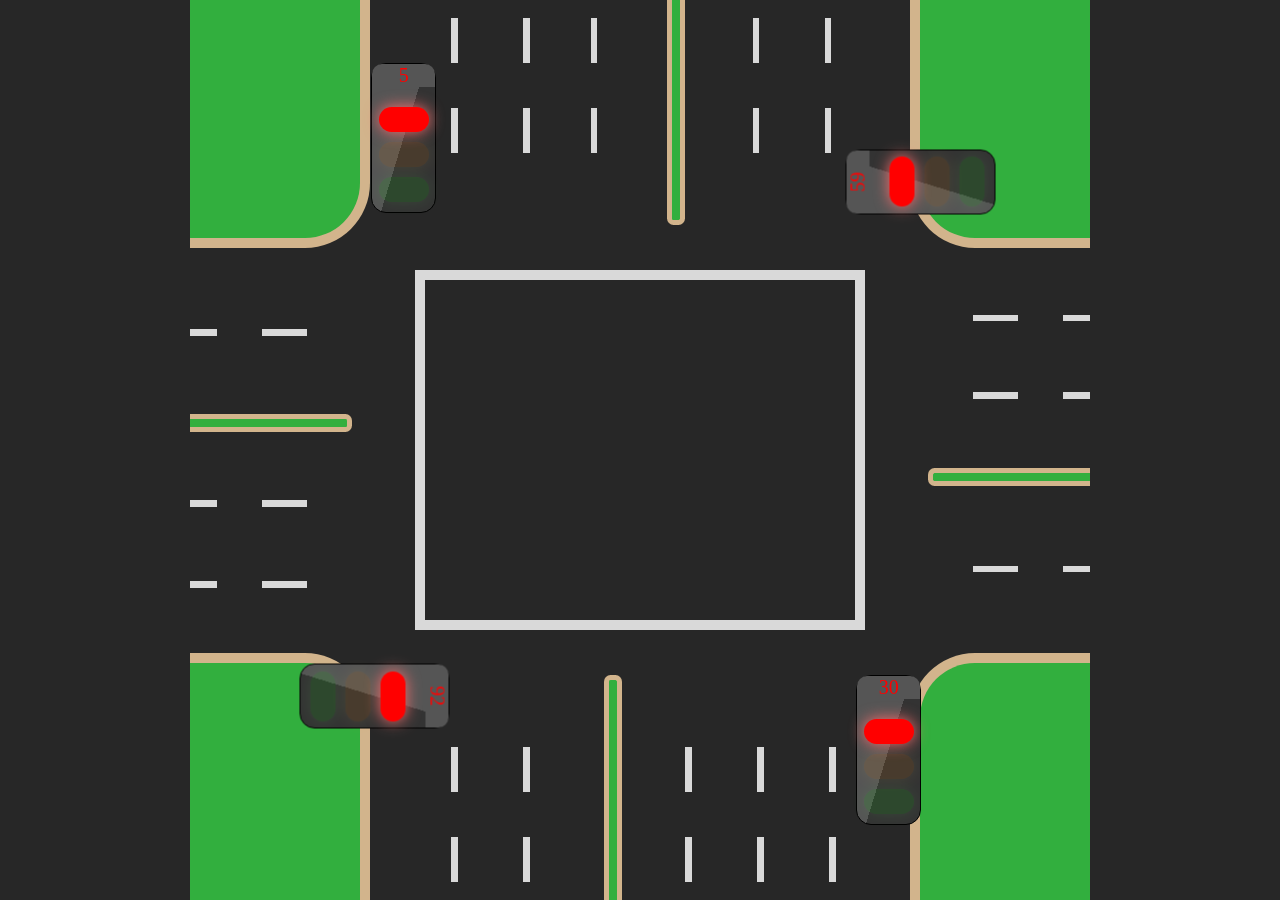
==== commit 412a192a: "i corrected the error that was making the trafficlight not display which was the linking" ====
--- a/index.html
+++ b/index.html
@@ -6,19 +6,16 @@
     <title>Traffic Simulator</title>
 
     <link rel="stylesheet" type="text/css" href="index.css">
-
+    <link rel="stylesheet" href="trafficCss/traffic.css">
 </head>
 <body>
+
     <div id="environment-wrapper">
-    <button id="start">Start</button>
 
-    
     <div class="land1"></div>
     <div class="land2"></div>
     <div class="land3"></div>
     <div class="land4"></div>
-
-    
 
     
     <div class="intersection"></div>
@@ -28,41 +25,33 @@
     <div class="divider3"></div>
     <div class="divider4"></div>
 
- 
 
     <div class="brokenlines-between-land1-and-land3">
       <div class="left-road-line1"></div>
       <div class="left-road-line2"></div>
       <div class="left-road-line3"></div>
+      <div class="traffic-light" id="traffic-4">
+        <div class="counter-bar"></div>
+        <div class="circle circle-red"></div>
+        <div class="circle circle-yellow"></div>
+        <div class="circle circle-green"></div>
+    </div>
       <div class="left-road-line4"></div>
       <div class="left-road-line5"></div>
       <div class="left-road-line6"></div>
 
     </div>
-    
-      <div id="car">
-          <img src="/images/yellow car.png" alt="">
-      </div>
-      <div id="car3">
-        <img src="/images/images-removebg-preview (2).png" alt="">
-    </div>
-    <div id="car2">
-      <img src="/images/orange car.png" alt="">
-  </div>
-  <div id="car4">
-    <img src="/images/Ambulance.png" alt="">
-</div>
-<div id="car5">
-  <img src="/images/Trailer.png" alt="">
-</div>
-<div id="car6">
-  <img src="/images/blue.png" alt="">
-</div>
 
-      
+
     <div class="brokenlines-between-land2-and-land4">
       <div class="right-road-line1"></div>
       <div class="right-road-line2"></div>
+      <div class="traffic-light" id="traffic-3">
+        <div class="counter-bar"></div>
+        <div class="circle circle-red"></div>
+        <div class="circle circle-yellow"></div>
+        <div class="circle circle-green"></div>
+    </div>
       <div class="right-road-line3"></div>
       <div class="right-road-line4"></div>
       <div class="right-road-line5"></div>
@@ -72,6 +61,12 @@
 
 
     <div class="brokenlines-between-land1-and-land2">
+      <div class="traffic-light" id="traffic-1">
+        <div class="counter-bar"></div>
+        <div class="circle circle-red"></div>
+        <div class="circle circle-yellow"></div>
+        <div class="circle circle-green"></div>
+    </div>
       <div class="top-road-line1"></div>
       <div class="top-road-line2"></div>
       <div class="top-road-line3"></div>
@@ -86,6 +81,7 @@
 
 
     <div class="brokenlines-between-land3-and-land4">
+      
       <div class="bottom-road-line1"></div>
       <div class="bottom-road-line2"></div>
       <div class="bottom-road-line3"></div>
@@ -96,9 +92,15 @@
       <div class="bottom-road-line8"></div>
       <div class="bottom-road-line9"></div>
       <div class="bottom-road-line10"></div>
+      <div class="traffic-light" id="traffic-2">
+        <div class="counter-bar"></div>
+        <div class="circle circle-red"></div>
+        <div class="circle circle-yellow"></div>
+        <div class="circle circle-green"></div>
+    </div>
     </div>
   </div>
       
-    
+    <script type="text/javascript" src="traficjavascript/modifiedTrafficController.js"></script>
 </body>
 </html>--- a/trafficCss/traffic.css
+++ b/trafficCss/traffic.css
@@ -0,0 +1,150 @@
+/* this is the style of whole page 
+  i made the whole document a box shape
+*/
+* {
+  padding: 0;
+  margin: 0;
+  box-sizing: border-box;
+}
+
+/* this div class .parent-traffic-light is the background of the whole screen  */
+.parent-traffic-light {
+  display: flex;
+  flex-direction: column;
+  align-items: center;
+  justify-content: center;
+  width: 100vw;
+  height: 100vh;
+  background-color: #325d62;
+}
+
+/* Traffic light container */
+.traffic-light {
+  width: 65px;
+  height: 150px;
+  display: flex;
+  flex-direction: column;
+  justify-content: space-around;
+  align-items: center;
+  border-radius: 15px;
+  border: 1px solid #000000;
+  background: linear-gradient(107deg, #555555 50%, #333333 50%);
+  z-index: 3;
+  position: fixed;
+}
+/* giving each traffic light its position on the road*/
+#traffic-1{
+  top: 7%;
+  left: 29%;
+  transform: rotate(360deg);
+  z-index: 3;
+}
+#traffic-2{
+  left: 66.9%;
+  top: 75%;
+  transform: rotate(360deg);
+  z-index: 3;
+}
+#traffic-3{
+  top: 11.9%;
+  left: 69.4%;
+  transform: rotate(270deg);
+  z-index: 2;
+}
+#traffic-4{
+  left: 26.7%;
+  top: 69%;
+  transform: rotate(90deg);
+  z-index: 2;
+}
+
+/* Individual circles representing traffic light colors */
+ .traffic-light .circle {
+  width: 50px;
+  height: 50px;
+  border-radius: 25px;
+  background-color: #000000;
+  box-shadow: 0 0 3px 0 #FFFFFF;
+  position: relative;
+  opacity: 0.1;
+  margin-top: 10px;
+  
+}
+
+/* Overlay on the circles */
+.traffic-light .circle::before {
+  content: "";
+  background-color: #FFFFFF;
+  opacity: 0.2;
+  position: absolute;
+  border-radius: 50%;
+  left: 50%;
+  top: 20%;
+  transform: translateX(-50%);
+}
+
+/* Styling for the green circle */
+.traffic-light .circle-green {
+  background-color: #00FF00;
+  box-shadow: 0 0 15px 0 #6EFF6E;
+  margin-bottom: 10px;
+}
+
+/* Styling for the yellow circle */
+.traffic-light .circle-yellow {
+  background-color: #FF8800;
+  box-shadow: 0 0 15px 0 #FFDB6E;
+}
+
+/* Styling for the red circle */
+.traffic-light .circle-red {
+  background-color: #FF0000;
+  box-shadow: 0 0 15px 0 #FF6E6E;
+}
+
+/* Parent container for the button */
+.parent-traffic-light .parent-btn {
+  padding: 10px;
+}
+
+/* Styling for the button */
+.parent-traffic-light .parent-btn .btn-run {
+  padding: 5px 10px;
+  border-radius: 5px;
+  border: 1px solid #000000;
+  background-color: #A0A0A0;
+  cursor: pointer;
+  transition: background-color 300ms linear;
+}
+
+/* Hover state for the button */
+.parent-traffic-light .parent-btn .btn-run:hover {
+  background-color: #5C5C5C;
+  outline: none;
+}
+
+/* Active and focus states for the button */
+.parent-traffic-light .parent-btn .btn-run:active,
+.parent-traffic-light .parent-btn .btn-run:focus {
+  outline: none;
+}
+.counter-bar {
+  width: 100%;
+  height: 25px;
+  margin-bottom: 10px;
+  border-radius:10px 10px 0px 0px;
+  background: linear-gradient(#555555);
+  display: flex;
+  align-items: center;
+  justify-content: center;
+  position: relative;
+  font-size: 20px;
+}
+.duration {
+  position: absolute;
+  top: 0;
+  left: 50%;
+  transform: translateX(-50%);
+}
+
+
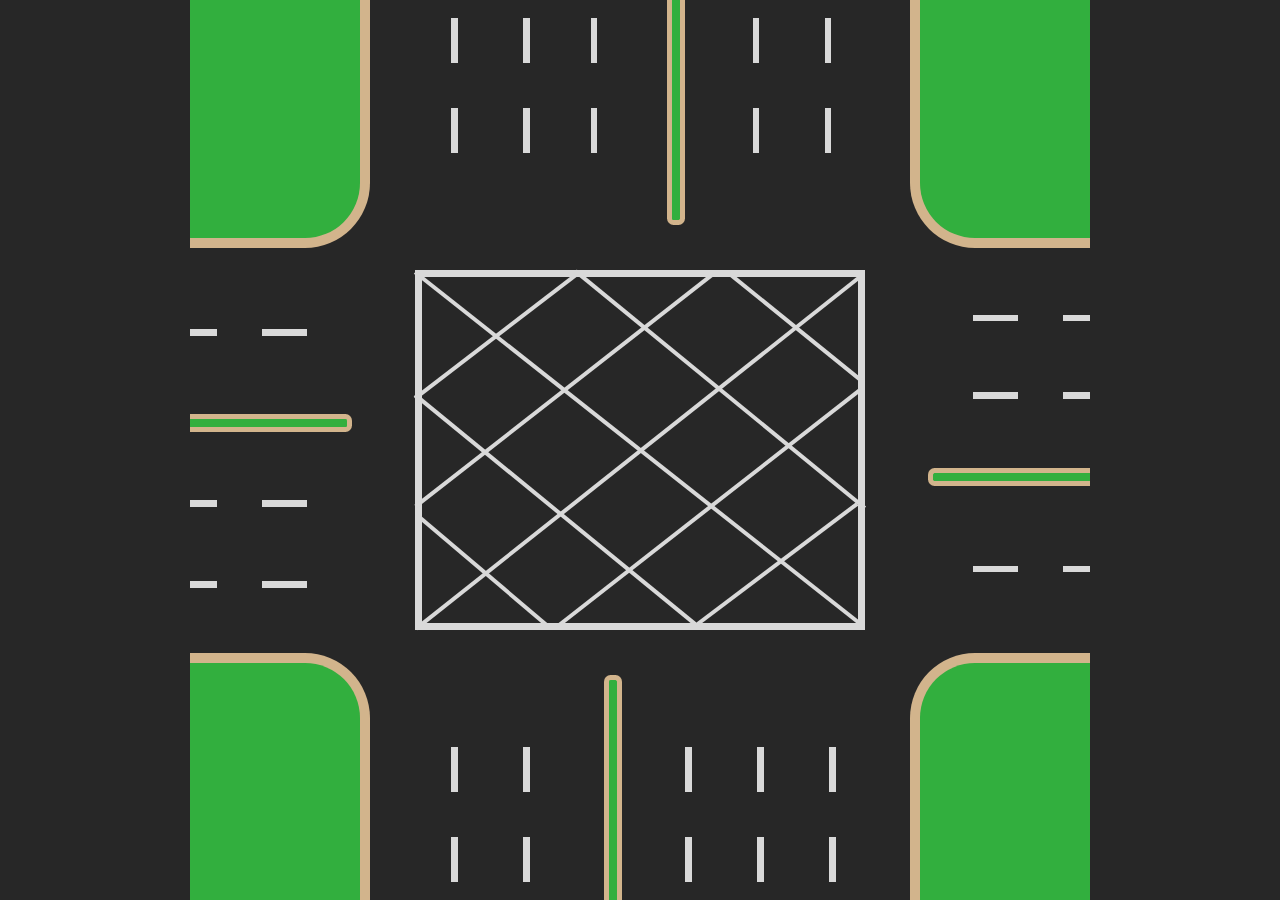
==== commit 5bc0b655: "Added the intersection box lines" ====
--- a/index.html
+++ b/index.html
@@ -6,19 +6,32 @@
     <title>Traffic Simulator</title>
 
     <link rel="stylesheet" type="text/css" href="index.css">
-    <link rel="stylesheet" href="trafficCss/traffic.css">
+
 </head>
 <body>
+    <div id="environment-wrapper">
+    <button id="start">Start</button>
 
-    <div id="environment-wrapper">
-
+    
     <div class="land1"></div>
     <div class="land2"></div>
     <div class="land3"></div>
     <div class="land4"></div>
 
     
-    <div class="intersection"></div>
+    <div class="intersection">
+      <div class="intersectionline1"></div>
+      <div class="intersectionline2"></div>
+      <div class="intersectionline3"></div>
+      <div class="intersectionline4"></div>
+      <div class="intersectionline5"></div>
+      <div class="intersectionline6"></div>
+      <div class="intersectionline7"></div>
+      <div class="intersectionline8"></div>
+      <div class="intersectionline9"></div>
+      <div class="intersectionline10"></div>
+    </div>
+    
 
     <div class="divider1"></div>
     <div class="divider2"></div>
@@ -30,12 +43,6 @@
       <div class="left-road-line1"></div>
       <div class="left-road-line2"></div>
       <div class="left-road-line3"></div>
-      <div class="traffic-light" id="traffic-4">
-        <div class="counter-bar"></div>
-        <div class="circle circle-red"></div>
-        <div class="circle circle-yellow"></div>
-        <div class="circle circle-green"></div>
-    </div>
       <div class="left-road-line4"></div>
       <div class="left-road-line5"></div>
       <div class="left-road-line6"></div>
@@ -46,12 +53,6 @@
     <div class="brokenlines-between-land2-and-land4">
       <div class="right-road-line1"></div>
       <div class="right-road-line2"></div>
-      <div class="traffic-light" id="traffic-3">
-        <div class="counter-bar"></div>
-        <div class="circle circle-red"></div>
-        <div class="circle circle-yellow"></div>
-        <div class="circle circle-green"></div>
-    </div>
       <div class="right-road-line3"></div>
       <div class="right-road-line4"></div>
       <div class="right-road-line5"></div>
@@ -61,12 +62,6 @@
 
 
     <div class="brokenlines-between-land1-and-land2">
-      <div class="traffic-light" id="traffic-1">
-        <div class="counter-bar"></div>
-        <div class="circle circle-red"></div>
-        <div class="circle circle-yellow"></div>
-        <div class="circle circle-green"></div>
-    </div>
       <div class="top-road-line1"></div>
       <div class="top-road-line2"></div>
       <div class="top-road-line3"></div>
@@ -81,7 +76,6 @@
 
 
     <div class="brokenlines-between-land3-and-land4">
-      
       <div class="bottom-road-line1"></div>
       <div class="bottom-road-line2"></div>
       <div class="bottom-road-line3"></div>
@@ -92,15 +86,10 @@
       <div class="bottom-road-line8"></div>
       <div class="bottom-road-line9"></div>
       <div class="bottom-road-line10"></div>
-      <div class="traffic-light" id="traffic-2">
-        <div class="counter-bar"></div>
-        <div class="circle circle-red"></div>
-        <div class="circle circle-yellow"></div>
-        <div class="circle circle-green"></div>
     </div>
-    </div>
+
   </div>
       
-    <script type="text/javascript" src="traficjavascript/modifiedTrafficController.js"></script>
+    
 </body>
 </html>--- a/index.css
+++ b/index.css
@@ -3,383 +3,6 @@
   padding: 0;
   box-sizing: border-box;
 }
-
-#car {
-  margin-top: 18%;
-  margin-left:95%;
-  position:relative;
-  top: 175px;
-  animation: carMove 15s linear infinite;
-}
-#car img{
-  width:80px;
-}
-
-@keyframes carMove {
-  0% { right: 0; }
-  100% { right: 55vw; }
-  250% { right: 10; }
-}
-
-#car3{
-  margin-top:2%;
-  margin-left: 40%;
-  position: fixed;
-  top: -30px;
-  left: 50px;
-  animation: carmovetop 10s linear infinite;
-}
-
-#car3 img{
-  width:60px;
-}
-
-@keyframes carmovetop{
-  0%{top:0;}
-  100%{top:100vw}
-  400%{top:10;}
-}
-
-#car2{
-  margin-left:50%;
-  margin-top: 75.7%;
-  width: 70px;
-  height: 50px;
-  position: absolute;
-  top: 175px;
-  left: 50px;
-  animation: carmoveUp 15s linear infinite;
-}
-
-#car2 img{
-  width:80px;
-}
-@keyframes carmoveUp{
-  0%{top:0;}
-  100%{top:-100vw}
-  700%{top:-10;}
-}
-
-#car4{
-  margin-left: 40%;
-  margin-top:2%;
-  position:absolute;
-  top: -30px;
-  left: 50px;
-  animation: moveStraight 10s ease-in infinite;
-}
-#car4 img{
-  width:80px;
-}
-
-
-
-@keyframes moveStraight {
- 
-  0% {
-    top:1px
-  }
-  2% {
-    top:2%;
-  }
-  4% {
-    top:4%;
-  }
-  6% {
-    top:6%;
-  }
-  8% {
-    top:8%;
-  }
-  10% {
-    top:10%;
-  }
-  12% {
-    top:12%;
-  }
-  14% {
-    top:14%;
-   }
-  16%{
-  top: 16%;
-  
-  
-  }
-  18%{
-  top:18%;
-  
- 
-  }
-  20%{
-  top: 20%;
-
-  }
-  22%{
-  top: 22%;
-
-  }
-  24%{
-  top:24%;
-
-  }
-  26%{
-  top:26%;
-  left:5%;
-  transform: rotate(-5deg);
-  }
-  28%{
-  top:28%;
-  left:6%;
-  transform: rotate(-10deg);
-  }
-  30%{
-  top:30%;
-  left:7%;
-  transform: rotate(-15deg);
-  }
-  32%{
-  top:32%;
-  left:8%;
-  transform: rotate(-20deg);
-  }
-  34%{
-  top:34%;
-  left:9%;
-  transform: rotate(-25deg);
-  }
-  36%{
-  top:36%;
-  left:10%;
-  transform: rotate(-30deg);
-  }
-  38%{
-  top:38%;
-  left:11%;
-  transform: rotate(-35deg);
-  }
-  40%{
-  top:40%;
-  left:12%;
-  transform: rotate(-40deg);
-  }
-  42%{
-  top:42%;
-  left:14%;
-  transform: rotate(-45deg);
-  }
-  44%{
-  top:44%;
-  left:16%;
-  transform: rotate(-50deg);
-  }
-  46%{
-  top:46%;
-  left:18%;
-  transform: rotate(-55deg);
-  }
-  48%{
-  top:48%;
-  left:20%;
-  transform: rotate(-60deg);
-  }
-  
-  
- 
-  90%{
-  top:50%;
-  left:30%;
-  transform: rotate(-90deg);
-  }
- 
-  100%{
-  top:50%;
-  left:60%;
-  transform: rotate(-90deg);
-  }
-  
-
-}
-
-#car5{
-  margin-left: 92%;
-  margin-top:5%;
-  position:absolute;
-  animation: moveright 10s ease-in infinite;
-}
-#car5 img{
-  width:100px;
-}
-
-
-@keyframes moveright{
-  0% {
-     right: 0; }
-  1% {
-     right: 1%; }
-  2% { 
-    right: 2%;}
-  3% {
-     right: 3%;}
-  4% { 
-    right: 4%;}
-  5% {
-     right:5%;}
-  6% {
-     right:6%;}
-  7% {
-   right:7%;
-  }
-  8%{
-    transform: rotate(5deg);
-    top:24.7%;
-    right:8%;
-  }
-  9%{
-    transform: rotate(10deg);
-    top:24.6%;
-    right:9%;
-  }
-  10%{
-    transform: rotate(15deg);
-    top:24.5%;
-    right:10%;
-  }
-  11%{
-    transform: rotate(20deg);
-    top:24.4%;
-    right:11%;
-  }
-
-  12%{
-    transform: rotate(25deg);
-    top:24.3%;
-    right:12%;
-  }
-  13%{
-    transform: rotate(30deg);
-    top:24.2%;
-    right:13%;
-  }
-  14%{
-    transform: rotate(40deg);
-    top:24.1%;
-    right:14%;
-  }
-  15%{
-    transform: rotate(50deg);
-    top:24.0%;
-    right:15%;
-  }
-  16%{
-    transform: rotate(60deg);
-    top:23.9%;
-    right:16%;
-  }
-  17%{
-    transform: rotate(66deg);
-    top:23.5%;
-    right:17%;
-  }
-  18%{
-    transform: rotate(80deg);
-    top:23.1%;
-    right:18%;
-  }
-  100%{
-    transform: rotate(90deg);
-    top:-1vw;
-    right:19%;
-  }
- 
-}
-
-#car6{
-  margin-top:-23%;
-  margin-left:23%;
-  position:absolute;
-  animation: moveleft 10s ease-in infinite;
-}
-#car6 img{
-  width:40px;
-}
-
-@keyframes moveleft {
- 
-
-  0% {
-    top: 0; }
- 10% {
-    top: 10%; }
- 12% { 
-    top: 12%;}
- 14% {
-  top: 14%;}
- 16% { 
-  top: 16%;}
- 18% {
-    top:18%;}
- 20% {
-    top:20%;}
- 22% {
-    top:22%;}
- 24% {
-    top:24%;}
- 26% {
-    top:26%;}
- 28% {
-    top:28%;}
- 30% {
-    top:30%;}
- 32% {
-    top:32%;}
- 34% {
-    top:34%;}
- 36% {
-    top:36%;}
- 38% {
-    top:38%;}
- 40% {
-    transform:rotate(5deg);
-    top:40%;}
- 42% {
-    transform:rotate(10deg);
-    top:42%;}
- 44% {
-    transform:rotate(15deg);
-    top:44%;}
- 46% {
-    transform:rotate(25deg);
-    top:46%;}
- 48% {
-    transform:rotate(30deg);
-   
-    top:46%;}
- 50% {
-    transform:rotate(35deg);
-
-    top:46%;}
- 60% {
-    transform:rotate(40deg);
- 
-    top:46%;}
- 70% {
-    transform:rotate(45deg);
-    
-    top:46%;}
- 70% {
-    transform:rotate(50deg);
-    
-    top:46%;}
-
-
-   
-
-}
-
-
-
-
-
 
 
 /* Background of the entire design */
@@ -471,8 +94,111 @@
   width: 50%;
   height: 40%;
   background-color: #272727;
-  border: 10px solid #D9D9D9;
-}
+  border: 7px solid #D9D9D9;
+}
+
+/* design of the intersection box lines*/
+.intersectionline1{
+  position: absolute;
+  top: 60%;
+  left: 13%;
+  width: 1%;
+  height: 49%;
+  background-color: #D9D9D9;
+  transform: rotate(130.3deg);
+}
+
+.intersectionline2{
+  position: absolute;
+  top: 15%;
+  left: 30%;
+  width: 1%;
+  height: 104.5%;
+  background-color: #D9D9D9;
+  transform: rotate(129.3deg);
+}
+
+.intersectionline3{
+  position: absolute;
+  top: -32.5%;
+  left: 48.8%;
+  width: 1%;
+  height: 163.5%;
+  background-color: #D9D9D9;
+  transform: rotate(128.3deg);
+}
+
+.intersectionline4{
+  position: absolute;
+  top: -21.5%;
+  left: 68%;
+  width: 1%;
+  height: 108%;
+  background-color: #D9D9D9;
+  transform: rotate(129.3deg);
+}
+
+.intersectionline5{
+  position: absolute;
+  top: -11%;
+  left: 85%;
+  width: 1%;
+  height: 51%;
+  background-color: #D9D9D9;
+  transform: rotate(129deg);
+}
+
+.intersectionline6{
+  position: absolute;
+  top: -13%;
+  left: 16.8%;
+  width: 1%;
+  height: 59.9%;
+  background-color: #D9D9D9;
+  transform: rotate(52.5deg);
+}
+
+.intersectionline7{
+  position: absolute;
+  top: -21.7%;
+  left: 32%;
+  width: 1%;
+  height: 109%;
+  background-color: #D9D9D9;
+  transform: rotate(52deg);
+}
+
+.intersectionline8{
+  position: absolute;
+  top: -31%;
+  left: 49%;
+  width: 1%;
+  height: 163.5%;
+  background-color: #D9D9D9;
+  transform: rotate(51.6deg);
+}
+
+.intersectionline9{
+  position: absolute;
+  top: 11%;
+  left: 65.2%;
+  width: 1%;
+  height: 112%;
+  background-color: #D9D9D9;
+  transform: rotate(52deg);
+}
+
+.intersectionline10{
+  position: absolute;
+  top: 54%;
+  left: 81%;
+  width: 1%;
+  height: 58%;
+  background-color: #D9D9D9;
+  transform: rotate(53deg);
+}
+
+
 
 
 /* Top Road Divider */
@@ -869,4 +595,5 @@
   width: 0.75%;
   height: 5%;
   background-color: #D9D9D9;
-}+}
+
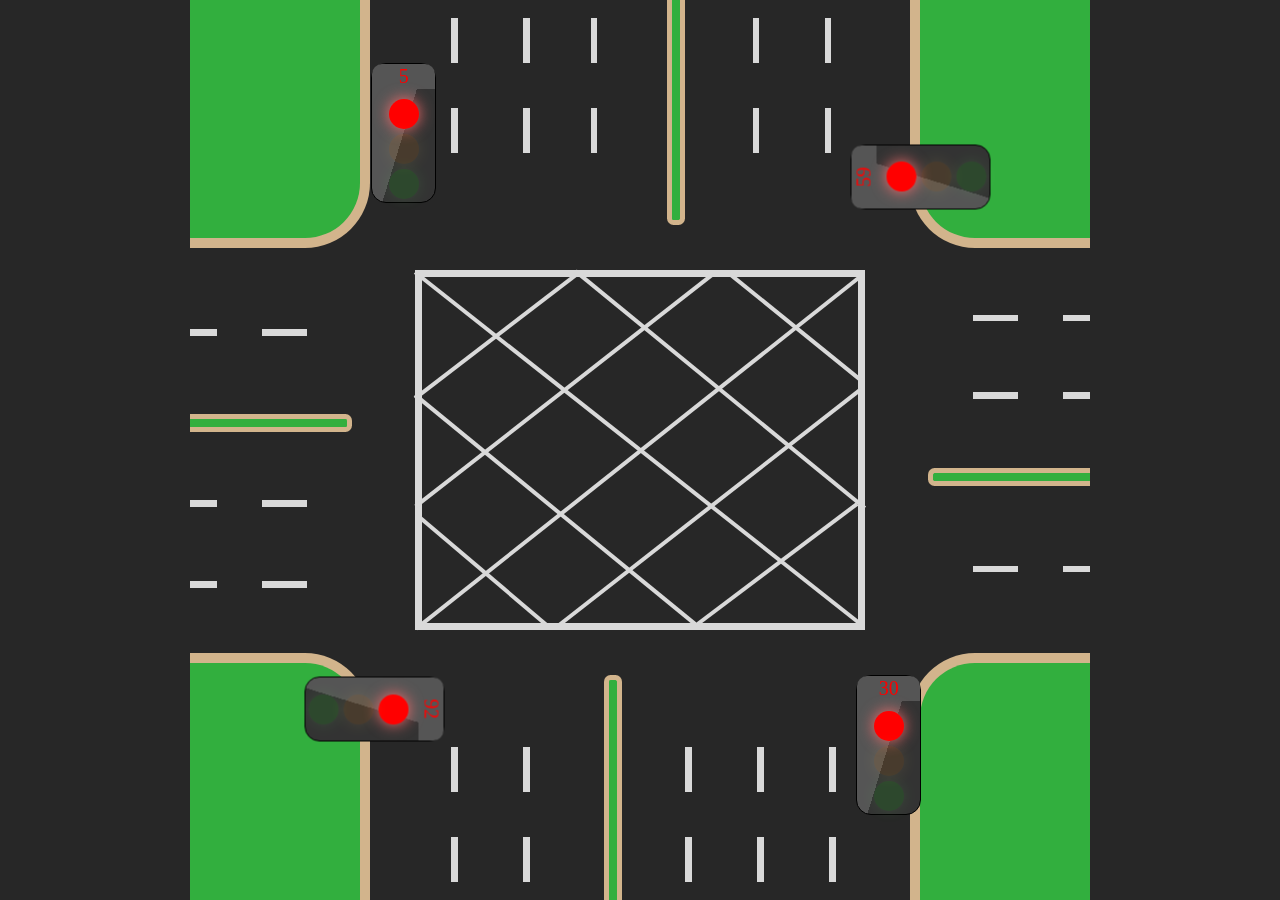
==== commit 28d04e6e: "Merge branch 'main' into feature/traffic-lights" ====
--- a/index.html
+++ b/index.html
@@ -6,13 +6,11 @@
     <title>Traffic Simulator</title>
 
     <link rel="stylesheet" type="text/css" href="index.css">
-
+    <link rel="stylesheet" href="trafficCss/traffic.css">
 </head>
 <body>
-    <div id="environment-wrapper">
-    <button id="start">Start</button>
+  <div id="environment-wrapper">
 
-    
     <div class="land1"></div>
     <div class="land2"></div>
     <div class="land3"></div>
@@ -43,6 +41,12 @@
       <div class="left-road-line1"></div>
       <div class="left-road-line2"></div>
       <div class="left-road-line3"></div>
+      <div class="traffic-light" id="traffic-4">
+        <div class="counter-bar"></div>
+        <div class="circle circle-red"></div>
+        <div class="circle circle-yellow"></div>
+        <div class="circle circle-green"></div>
+    </div>
       <div class="left-road-line4"></div>
       <div class="left-road-line5"></div>
       <div class="left-road-line6"></div>
@@ -53,6 +57,12 @@
     <div class="brokenlines-between-land2-and-land4">
       <div class="right-road-line1"></div>
       <div class="right-road-line2"></div>
+      <div class="traffic-light" id="traffic-3">
+        <div class="counter-bar"></div>
+        <div class="circle circle-red"></div>
+        <div class="circle circle-yellow"></div>
+        <div class="circle circle-green"></div>
+    </div>
       <div class="right-road-line3"></div>
       <div class="right-road-line4"></div>
       <div class="right-road-line5"></div>
@@ -62,6 +72,13 @@
 
 
     <div class="brokenlines-between-land1-and-land2">
+      <div class="traffic-light" id="traffic-1">
+        <div class="counter-bar"></div>
+        <div class="circle circle-red"></div>
+        <div class="circle circle-yellow"></div>
+        <div class="circle circle-green"></div>
+    </div>
+      
       <div class="top-road-line1"></div>
       <div class="top-road-line2"></div>
       <div class="top-road-line3"></div>
@@ -86,10 +103,15 @@
       <div class="bottom-road-line8"></div>
       <div class="bottom-road-line9"></div>
       <div class="bottom-road-line10"></div>
+      <div class="traffic-light" id="traffic-2">
+        <div class="counter-bar"></div>
+        <div class="circle circle-red"></div>
+        <div class="circle circle-yellow"></div>
+        <div class="circle circle-green"></div>
     </div>
-
+    </div>
   </div>
       
-    
+    <script type="text/javascript" src="traficjavascript/modifiedTrafficController.js"></script>
 </body>
 </html>--- a/index.css
+++ b/index.css
@@ -9,7 +9,6 @@
 body {
   background-color: #272727;
 }
-
 
 /* Rules for the wrapper enclosing the environment */
 #environment-wrapper {
@@ -200,7 +199,6 @@
 
 
 
-
 /* Top Road Divider */
 .divider1 {
   position: absolute;
@@ -597,3 +595,4 @@
   background-color: #D9D9D9;
 }
 
+
--- a/trafficCss/traffic.css
+++ b/trafficCss/traffic.css
@@ -0,0 +1,147 @@
+/* this is the style of whole page 
+  i made the whole document a box shape
+*/
+* {
+  padding: 0;
+  margin: 0;
+  box-sizing: border-box;
+}
+
+/* this div class .parent-traffic-light is the background of the whole screen  */
+.parent-traffic-light {
+  display: flex;
+  flex-direction: column;
+  align-items: center;
+  justify-content: center;
+  width: 100vw;
+  height: 100vh;
+  background-color: #325d62;
+}
+
+/* Traffic light container */
+.traffic-light {
+  width: 65px;
+  height: 140px;
+  justify-content: space-around;
+  align-items: center;
+  border-radius: 15px;
+  border: 1px solid #000000;
+  background: linear-gradient(107deg, #555555 50%, #333333 50%);
+  z-index: 3;
+  position: fixed;
+}
+/* giving each traffic light its position on the road*/
+#traffic-1{
+  top: 7%;
+  left: 29%;
+  transform: rotate(360deg);
+  z-index: 3;
+}
+#traffic-2{
+  left: 66.9%;
+  top: 75%;
+  transform: rotate(360deg);
+  z-index: 3;
+}
+#traffic-3{
+  top: 11.9%;
+  left: 69.4%;
+  transform: rotate(270deg);
+  z-index: 2;
+}
+#traffic-4{
+  left: 26.7%;
+  top: 71%;
+  transform: rotate(90deg);
+  z-index: 2;
+}
+
+/* Individual circles representing traffic light colors */
+ .traffic-light .circle {
+  width: 30px;
+  height: 30px;
+  border-radius: 50%;
+  background-color: #000000;
+  box-shadow: 0 0 3px 0 #FFFFFF;
+  position: relative;
+  opacity: 0.1;
+  margin: 5px auto 0px;
+}
+
+/* Overlay on the circles */
+.traffic-light .circle::before {
+  content: "";
+  background-color: #FFFFFF;
+  opacity: 0.2;
+  position: absolute;
+  border-radius: 50%;
+  left: 50%;
+  top: 20%;
+  transform: translateX(-50%);
+}
+
+/* Styling for the green circle */
+.traffic-light .circle-green {
+  background-color: #00FF00;
+  box-shadow: 0 0 15px 0 #6EFF6E;
+  margin-bottom: 10px;
+}
+
+/* Styling for the yellow circle */
+.traffic-light .circle-yellow {
+  background-color: #FF8800;
+  box-shadow: 0 0 15px 0 #FFDB6E;
+}
+
+/* Styling for the red circle */
+.traffic-light .circle-red {
+  background-color: #FF0000;
+  box-shadow: 0 0 15px 0 #FF6E6E;
+}
+
+/* Parent container for the button */
+.parent-traffic-light .parent-btn {
+  padding: 10px;
+}
+
+/* Styling for the button */
+.parent-traffic-light .parent-btn .btn-run {
+  padding: 5px 10px;
+  border-radius: 5px;
+  border: 1px solid #000000;
+  background-color: #A0A0A0;
+  cursor: pointer;
+  transition: background-color 300ms linear;
+}
+
+/* Hover state for the button */
+.parent-traffic-light .parent-btn .btn-run:hover {
+  background-color: #5C5C5C;
+  outline: none;
+}
+
+/* Active and focus states for the button */
+.parent-traffic-light .parent-btn .btn-run:active,
+.parent-traffic-light .parent-btn .btn-run:focus {
+  outline: none;
+}
+.counter-bar {
+  width: 100%;
+  height: 25px;
+  margin-bottom: 10px;
+  border-radius:10px 10px 0px 0px;
+  background: linear-gradient(#555555);
+  display: flex;
+  align-items: center;
+  justify-content: center;
+  position: relative;
+  font-size: 20px;
+}
+.duration {
+  position: absolute;
+  top: 0;
+  left: 50%;
+  transform: translateX(-50%);
+}
+
+
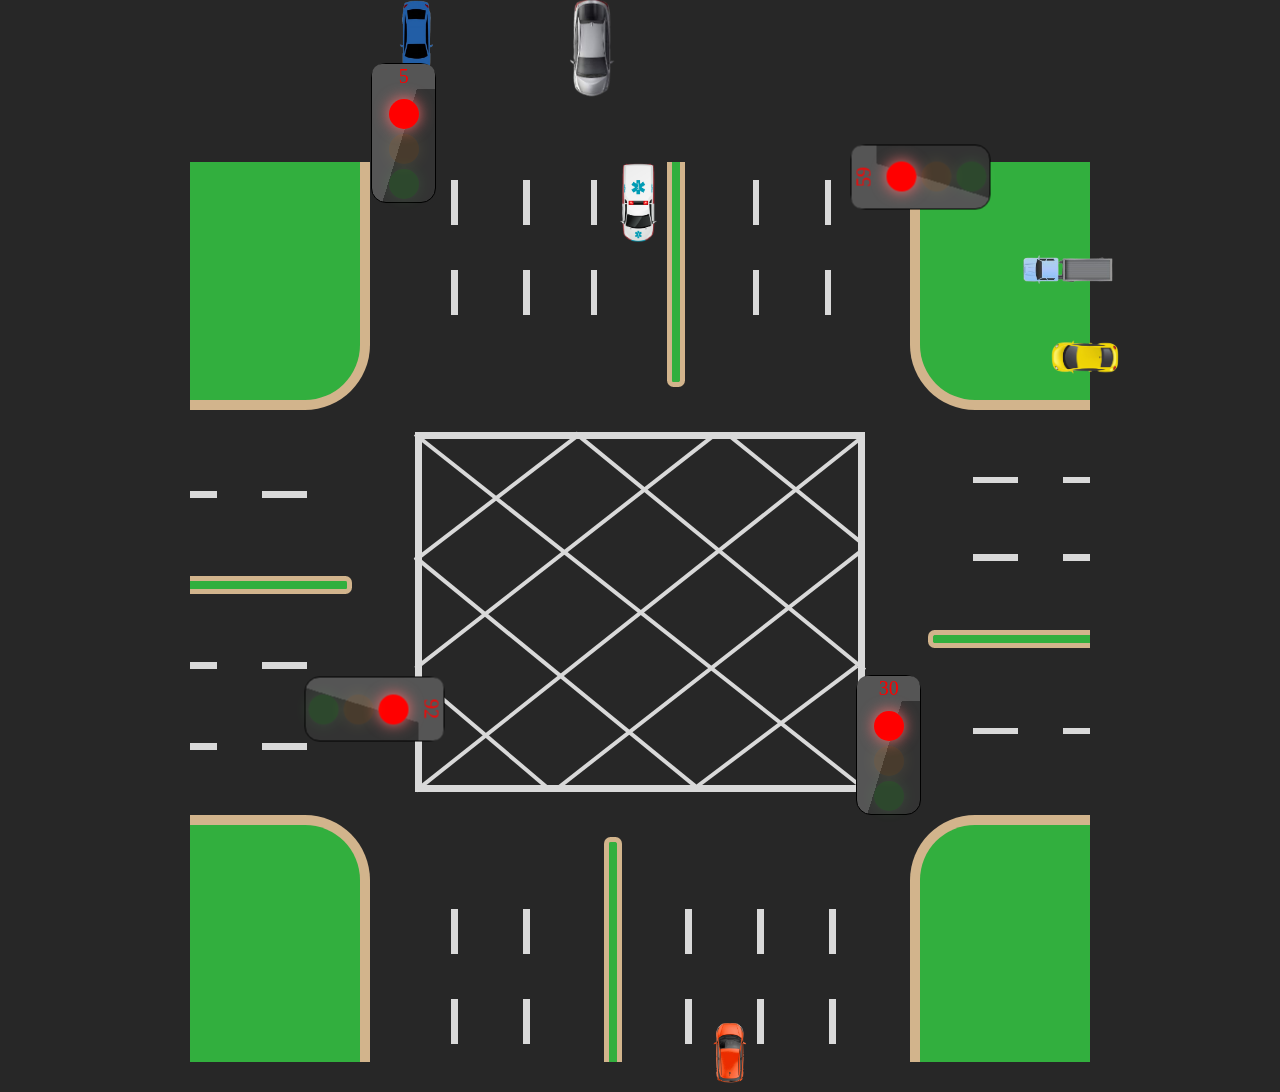
==== commit ce8a18ca: "Merge branch 'main' into feature/car-animation" ====
--- a/index.html
+++ b/index.html
@@ -36,6 +36,7 @@
     <div class="divider3"></div>
     <div class="divider4"></div>
 
+ 
 
     <div class="brokenlines-between-land1-and-land3">
       <div class="left-road-line1"></div>
@@ -52,8 +53,27 @@
       <div class="left-road-line6"></div>
 
     </div>
+    
+      <div id="car">
+          <img src="/images/yellow car.png" alt="">
+      </div>
+      <div id="car3">
+        <img src="/images/images-removebg-preview (2).png" alt="">
+    </div>
+    <div id="car2">
+      <img src="/images/orange car.png" alt="">
+  </div>
+  <div id="car4">
+    <img src="/images/Ambulance.png" alt="">
+</div>
+<div id="car5">
+  <img src="/images/Trailer.png" alt="">
+</div>
+<div id="car6">
+  <img src="/images/blue.png" alt="">
+</div>
 
-
+      
     <div class="brokenlines-between-land2-and-land4">
       <div class="right-road-line1"></div>
       <div class="right-road-line2"></div>
--- a/index.css
+++ b/index.css
@@ -3,6 +3,383 @@
   padding: 0;
   box-sizing: border-box;
 }
+
+#car {
+  margin-top: 18%;
+  margin-left:95%;
+  position:relative;
+  top: 175px;
+  animation: carMove 15s linear infinite;
+}
+#car img{
+  width:80px;
+}
+
+@keyframes carMove {
+  0% { right: 0; }
+  100% { right: 55vw; }
+  250% { right: 10; }
+}
+
+#car3{
+  margin-top:2%;
+  margin-left: 40%;
+  position: fixed;
+  top: -30px;
+  left: 50px;
+  animation: carmovetop 10s linear infinite;
+}
+
+#car3 img{
+  width:60px;
+}
+
+@keyframes carmovetop{
+  0%{top:0;}
+  100%{top:100vw}
+  400%{top:10;}
+}
+
+#car2{
+  margin-left:50%;
+  margin-top: 75.7%;
+  width: 70px;
+  height: 50px;
+  position: absolute;
+  top: 175px;
+  left: 50px;
+  animation: carmoveUp 15s linear infinite;
+}
+
+#car2 img{
+  width:80px;
+}
+@keyframes carmoveUp{
+  0%{top:0;}
+  100%{top:-100vw}
+  700%{top:-10;}
+}
+
+#car4{
+  margin-left: 40%;
+  margin-top:2%;
+  position:absolute;
+  top: -30px;
+  left: 50px;
+  animation: moveStraight 10s ease-in infinite;
+}
+#car4 img{
+  width:80px;
+}
+
+
+
+@keyframes moveStraight {
+ 
+  0% {
+    top:1px
+  }
+  2% {
+    top:2%;
+  }
+  4% {
+    top:4%;
+  }
+  6% {
+    top:6%;
+  }
+  8% {
+    top:8%;
+  }
+  10% {
+    top:10%;
+  }
+  12% {
+    top:12%;
+  }
+  14% {
+    top:14%;
+   }
+  16%{
+  top: 16%;
+  
+  
+  }
+  18%{
+  top:18%;
+  
+ 
+  }
+  20%{
+  top: 20%;
+
+  }
+  22%{
+  top: 22%;
+
+  }
+  24%{
+  top:24%;
+
+  }
+  26%{
+  top:26%;
+  left:5%;
+  transform: rotate(-5deg);
+  }
+  28%{
+  top:28%;
+  left:6%;
+  transform: rotate(-10deg);
+  }
+  30%{
+  top:30%;
+  left:7%;
+  transform: rotate(-15deg);
+  }
+  32%{
+  top:32%;
+  left:8%;
+  transform: rotate(-20deg);
+  }
+  34%{
+  top:34%;
+  left:9%;
+  transform: rotate(-25deg);
+  }
+  36%{
+  top:36%;
+  left:10%;
+  transform: rotate(-30deg);
+  }
+  38%{
+  top:38%;
+  left:11%;
+  transform: rotate(-35deg);
+  }
+  40%{
+  top:40%;
+  left:12%;
+  transform: rotate(-40deg);
+  }
+  42%{
+  top:42%;
+  left:14%;
+  transform: rotate(-45deg);
+  }
+  44%{
+  top:44%;
+  left:16%;
+  transform: rotate(-50deg);
+  }
+  46%{
+  top:46%;
+  left:18%;
+  transform: rotate(-55deg);
+  }
+  48%{
+  top:48%;
+  left:20%;
+  transform: rotate(-60deg);
+  }
+  
+  
+ 
+  90%{
+  top:50%;
+  left:30%;
+  transform: rotate(-90deg);
+  }
+ 
+  100%{
+  top:50%;
+  left:60%;
+  transform: rotate(-90deg);
+  }
+  
+
+}
+
+#car5{
+  margin-left: 92%;
+  margin-top:5%;
+  position:absolute;
+  animation: moveright 10s ease-in infinite;
+}
+#car5 img{
+  width:100px;
+}
+
+
+@keyframes moveright{
+  0% {
+     right: 0; }
+  1% {
+     right: 1%; }
+  2% { 
+    right: 2%;}
+  3% {
+     right: 3%;}
+  4% { 
+    right: 4%;}
+  5% {
+     right:5%;}
+  6% {
+     right:6%;}
+  7% {
+   right:7%;
+  }
+  8%{
+    transform: rotate(5deg);
+    top:24.7%;
+    right:8%;
+  }
+  9%{
+    transform: rotate(10deg);
+    top:24.6%;
+    right:9%;
+  }
+  10%{
+    transform: rotate(15deg);
+    top:24.5%;
+    right:10%;
+  }
+  11%{
+    transform: rotate(20deg);
+    top:24.4%;
+    right:11%;
+  }
+
+  12%{
+    transform: rotate(25deg);
+    top:24.3%;
+    right:12%;
+  }
+  13%{
+    transform: rotate(30deg);
+    top:24.2%;
+    right:13%;
+  }
+  14%{
+    transform: rotate(40deg);
+    top:24.1%;
+    right:14%;
+  }
+  15%{
+    transform: rotate(50deg);
+    top:24.0%;
+    right:15%;
+  }
+  16%{
+    transform: rotate(60deg);
+    top:23.9%;
+    right:16%;
+  }
+  17%{
+    transform: rotate(66deg);
+    top:23.5%;
+    right:17%;
+  }
+  18%{
+    transform: rotate(80deg);
+    top:23.1%;
+    right:18%;
+  }
+  100%{
+    transform: rotate(90deg);
+    top:-1vw;
+    right:19%;
+  }
+ 
+}
+
+#car6{
+  margin-top:-23%;
+  margin-left:23%;
+  position:absolute;
+  animation: moveleft 10s ease-in infinite;
+}
+#car6 img{
+  width:40px;
+}
+
+@keyframes moveleft {
+ 
+
+  0% {
+    top: 0; }
+ 10% {
+    top: 10%; }
+ 12% { 
+    top: 12%;}
+ 14% {
+  top: 14%;}
+ 16% { 
+  top: 16%;}
+ 18% {
+    top:18%;}
+ 20% {
+    top:20%;}
+ 22% {
+    top:22%;}
+ 24% {
+    top:24%;}
+ 26% {
+    top:26%;}
+ 28% {
+    top:28%;}
+ 30% {
+    top:30%;}
+ 32% {
+    top:32%;}
+ 34% {
+    top:34%;}
+ 36% {
+    top:36%;}
+ 38% {
+    top:38%;}
+ 40% {
+    transform:rotate(5deg);
+    top:40%;}
+ 42% {
+    transform:rotate(10deg);
+    top:42%;}
+ 44% {
+    transform:rotate(15deg);
+    top:44%;}
+ 46% {
+    transform:rotate(25deg);
+    top:46%;}
+ 48% {
+    transform:rotate(30deg);
+   
+    top:46%;}
+ 50% {
+    transform:rotate(35deg);
+
+    top:46%;}
+ 60% {
+    transform:rotate(40deg);
+ 
+    top:46%;}
+ 70% {
+    transform:rotate(45deg);
+    
+    top:46%;}
+ 70% {
+    transform:rotate(50deg);
+    
+    top:46%;}
+
+
+   
+
+}
+
+
+
+
+
 
 
 /* Background of the entire design */
